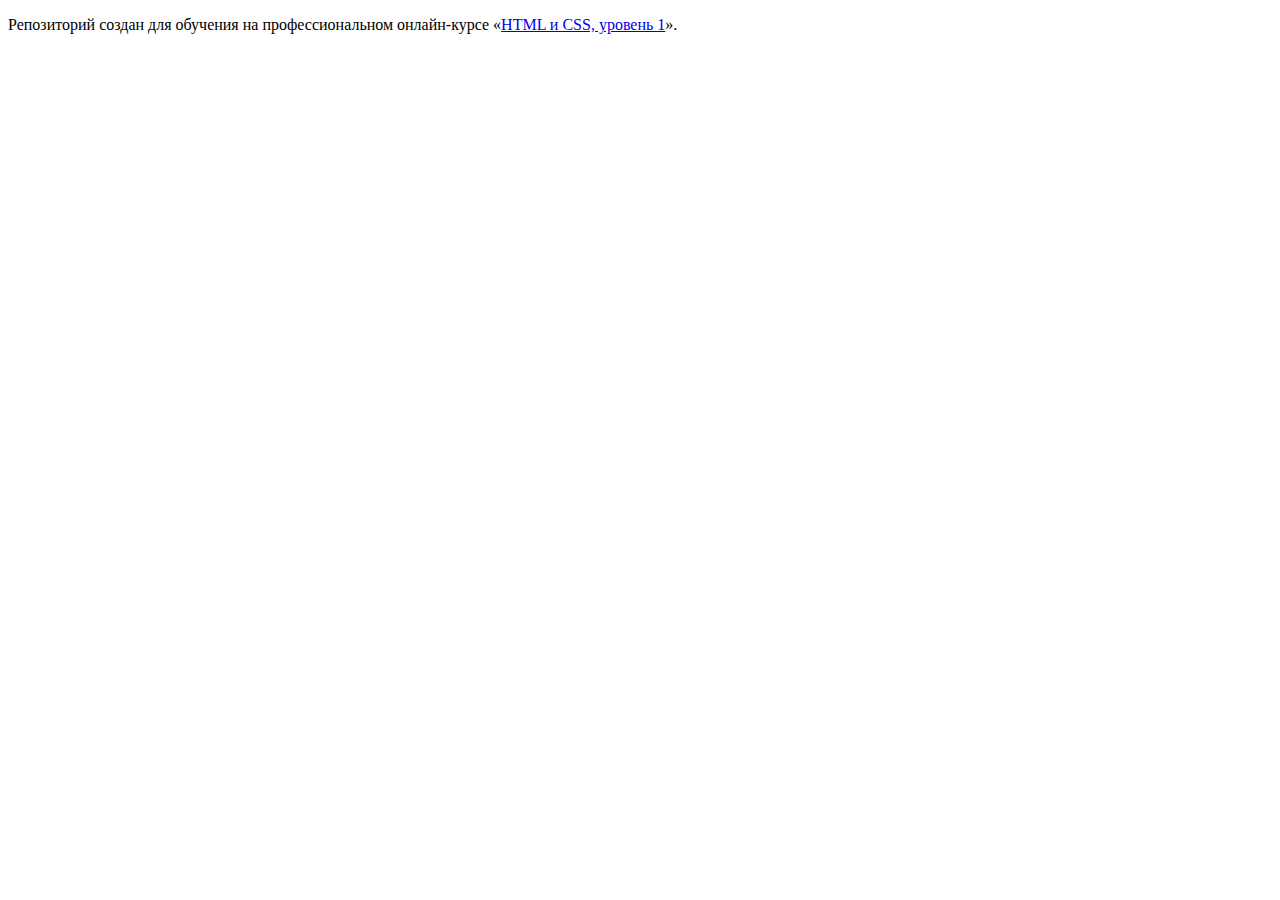
==== index.html @ 2e43c02e ":hatching_chick:" ====
<!DOCTYPE html>
<html lang="ru">
  <head>
    <meta charset="utf-8">
    <title>HTML Academy: Седона</title>
  </head>
  <body>

    <p>Репозиторий создан для обучения на профессиональном онлайн‑курсе «<a href="https://htmlacademy.ru/intensive/htmlcss">HTML и CSS, уровень 1</a>».</p>

  </body>
</html>
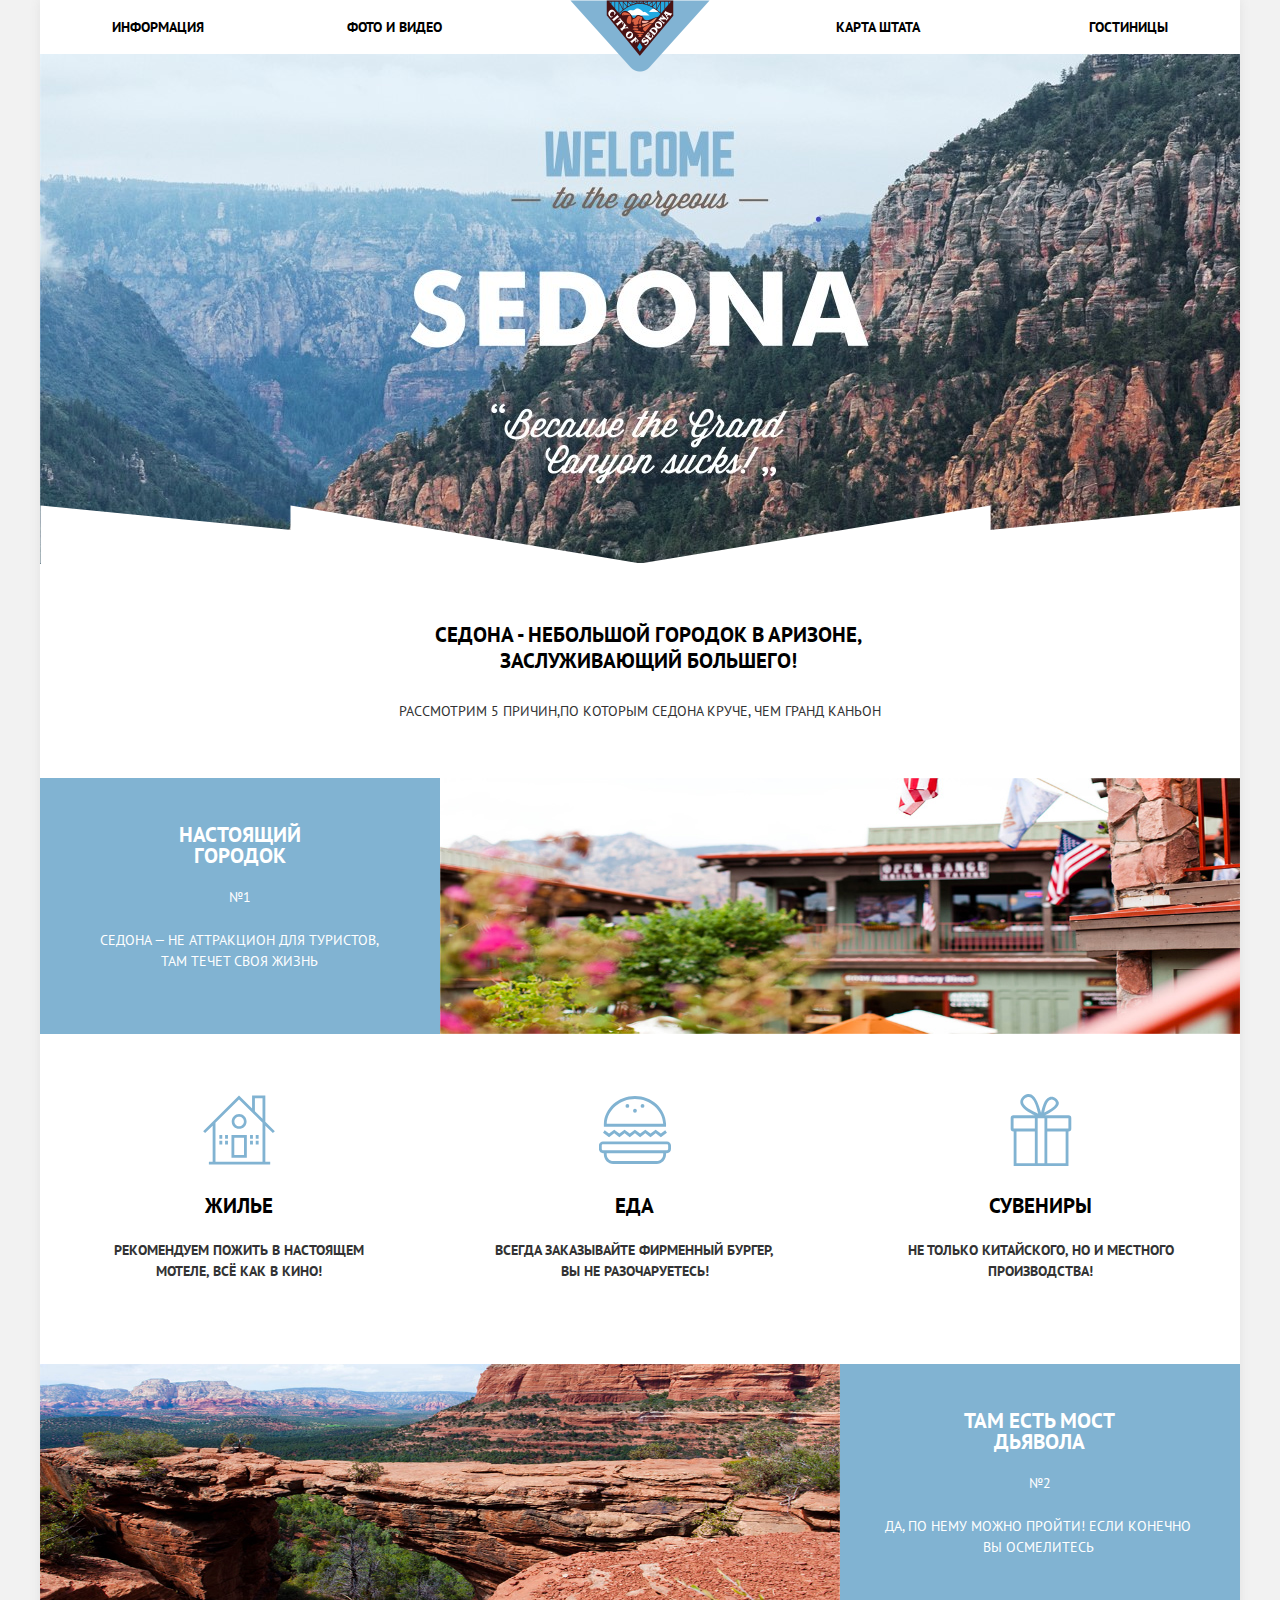
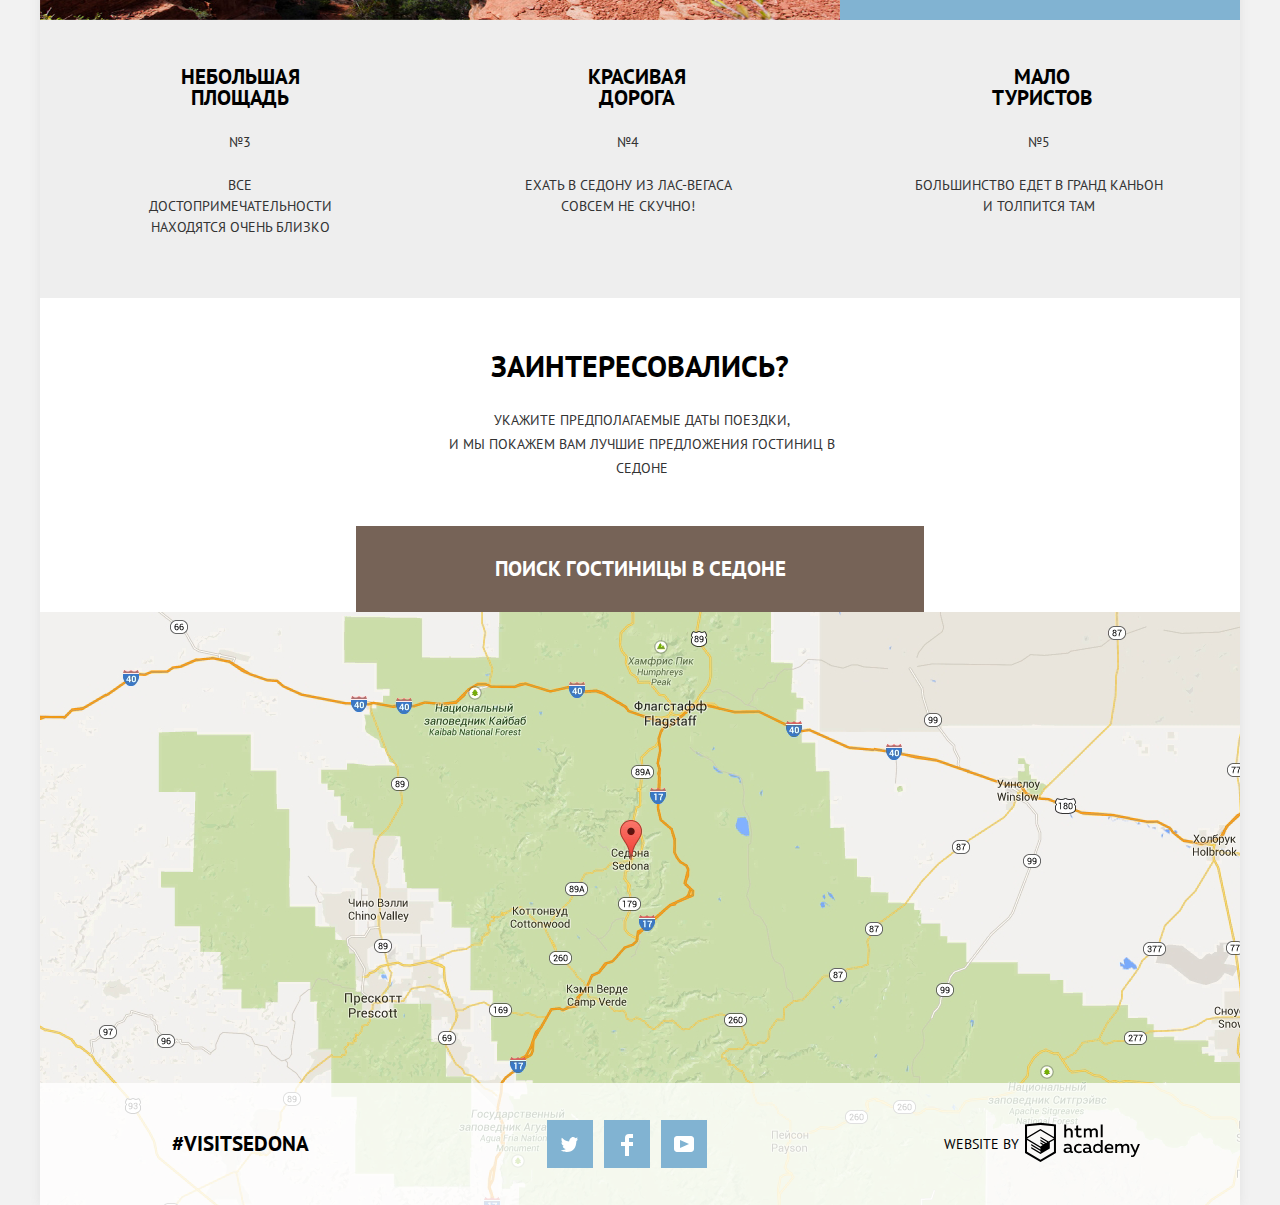
==== commit 9f1ef623: "html and css index and inner page" ====
--- a/index.html
+++ b/index.html
@@ -1,12 +1,205 @@
-<!DOCTYPE html>
+<!Doctype html>
 <html lang="ru">
-  <head>
-    <meta charset="utf-8">
-    <title>HTML Academy: Седона</title>
-  </head>
-  <body>
-
-    <p>Репозиторий создан для обучения на профессиональном онлайн‑курсе «<a href="https://htmlacademy.ru/intensive/htmlcss">HTML и CSS, уровень 1</a>».</p>
-
-  </body>
-</html>
+<head>
+	<meta charset="UTF-8">
+	<meta name="keywords" content="отдых в Седоне, Седона, жилье в Седоне">
+	<meta name="description" content="Поиск и бронирование жилья в Седоне. Помощь в организации отдыха.">
+	<link href="css/normalize.css" rel="stylesheet">
+	<link href="https://fonts.googleapis.com/css?family=PT+Sans:400,700&amp;subset=cyrillic" rel="stylesheet">
+	<link href="css/style.css" rel="stylesheet" type="text/css">
+	
+	<title>HTML Academy: Седона</title>
+</head>
+<body>
+	<header class="main-header">
+		<nav class="main-navigation">
+			<a class="main-header-logo" href="index.html">
+				<img src="img/logo.png" width="140" height="72" alt="Логотип системы бронирования гостиниц города Седона">
+			</a>
+			<ul class="site-navigation">
+				<li class="site-navigation-item"><a href="info.html">Информация</a></li>
+				<li class="site-navigation-item"><a href="photo.html">Фото и видео</a></li>
+				<li class="site-navigation-item"><a href="map.html">Карта штата</a></li>
+				<li class="site-navigation-item"><a href="inner.html">Гостиницы</a></li>
+			</ul>
+		</nav>
+	</header>
+	<main class="container">
+	<h1 class="visually-hidden">Welcome to Sedona</h1>
+	
+		<section class="welcome">
+			<h2 class="visually-hidden">Приветствие</h2>
+			<img class= "welcome-view" src="img/welcome.jpg" width="1200" height="510" alt="Панорама">
+			<div class="welcome-first"><p class="welcome-first-text">Седона - небольшой городок в Аризоне, заслуживающий большего!</p></div>
+			<p class="welcome-reasons">Рассмотрим 5 причин,по которым Седона круче, чем Гранд каньон</p>
+			
+		</section>
+		
+		<section class="features">
+			<h2 class="visually-hidden">Преимущества</h2>
+			<div class="features-list">
+				<div class="features-list-details">
+					<h3>Настоящий городок</h3>
+					<p class="features-list-details-num">№1</p>
+					<p class="features-list-details-one">Седона — не аттракцион для туристов, там течет своя жизнь</p>
+				</div>
+
+				<div class="features-list-view">
+					<img src="img/ViewTown.jpg" width="800" height="256" alt="Виды города">
+				</div>
+			</div>
+			<ul class="features-items-main">
+						<li class="features-items-main-hotel">
+						<img src="img/hotel.svg" width="72" height="72" alt="Жилье">
+						<h4>Жилье</h4>
+						<p>Рекомендуем пожить в настоящем мотеле, всё как в кино!</p>
+						</li>
+									
+						<li class="features-items-main-meal">
+						<img src="img/meal.svg" width="72" height="72" alt="Еда">
+						<h4>Еда</h4>
+						<p>Всегда заказывайте фирменный бургер, вы не разочаруетесь!</p>
+						</li>
+									
+						<li class="features-items-main-gift">
+						<img src="img/gifts.svg" width="72" height="72" alt="Сувениры">
+						<h4>Сувениры</h4>
+						<p>Не только китайского, но и местного производства!</p>
+						</li>
+			</ul>
+			
+			<div class="features-list">
+		
+				<div class="fetchers-list-view"><img src="img/ViewCanyon.jpg" width="800" height="256" alt="Виды каньона">
+				</div>
+				<div class="features-list-details">
+						<h3>Там есть Мост дьявола</h3>
+						<p class="features-list-details-num">№2</p>
+						<p class="features-list-details-two">Да, по нему можно пройти! Если конечно вы осмелитесь</p>
+				</div>
+			
+			</div>	
+				
+			<div class="features-minor">
+			<ul class="features-item">
+				<li class="features-item-sight">
+					<h3>Небольшая площадь</h3>
+					<span>№3</span>
+					<p>Все достопримечательности находятся очень близко</p>
+				</li>
+				
+				<li class="features-item-fun">
+					<h3>Красивая дорога</h3>
+					<span>№4</span>
+					<p>Ехать в Седону из Лас-Вегаса совсем не скучно!</p>
+				</li>
+
+				<li class="features-item-empty">
+					<h3>Мало туристов</h3>
+					<span>№5</span>
+					<p>Большинство едет в гранд каньон и толпится там</p>
+				</li>
+
+			</ul>
+			</div>
+
+		
+		</section>
+		
+		<section class="booking">
+			<h2 class="visually-hidden">Бронирование отеля</h2>
+			<h3 class="booking-head"> Заинтересовались?</h3>
+			<p>Укажите предполагаемые даты поездки,<br> и мы покажем вам лучшие предложения гостиниц в седоне</p>
+		
+		
+			
+				<div class="booking-search-button" > 
+				<a class="booking-search" href="/search.html">Поиск гостиницы в Седоне</a>
+				</div>
+			
+		</section>
+		
+			<div class="booking-form booking-form--hidden booking-form--nojs">
+				<form class="booking-search-form" method="post" action="https://echo.htmlacademy.ru">
+					<div class="booking-search-form-check">
+						<label class="booking-search-form-check-label" for="check-in">Дата заезда:</label>
+						<div class="booking-search-form-check-box">
+						<input class="booking-search-form-check-input" type="text" id="check-in" placeholder="24 апреля 2019">
+						<button class="booking-search-form-check-button" type="button"></button>
+						</div>
+					</div>
+					<div class="booking-search-form-check">
+						<label class="booking-search-form-check-label" for="check-out">Дата отъезда:</label>
+						<div class="booking-search-form-check-box">
+						<input class="booking-search-form-check-input" type="text" id="check-out" placeholder="04 июля 2019">
+						<button class="booking-search-form-check-button" type="button"></button>
+						</div>
+					</div>
+					<div class="booking-search-form-person">
+						<div class="booking-search-form-person-adalt">
+								<label class="booking-search-form-person-label" for="adult">Взрослые:</label>
+								<div class="booking-search-form-person-box">
+								<button class="booking-search-form-person-button" type="button"><span>-</span></button>
+								<input class="booking-search-form-person-input" type="text"id="adult" placeholder="2">
+								<button class="booking-search-form-person-button" type="button"><span>+</span></button>
+								</div>
+						</div>
+						<div class="booking-search-form-person-kids">
+							<label class="booking-search-form-person-label" for="kids">Дети:</label>
+							<div class="booking-search-form-person-box">
+							<button class="booking-search-form-person-button" type="button"><span>-</span></button>
+							<input class="booking-search-form-person-input" type="text" id="kids" placeholder="0">
+							<button class="booking-search-form-person-button" type="button"><span>+</span></button>
+							</div>
+						</div>
+					</div>
+						<button class="booking-search-form-button" type="submit">Найти</button>
+				</form>
+			</div>
+		
+		
+			<section class="maps">
+				<h2 class="visually-hidden">Карты</h2>
+				<!--<img src="img/map.png" width="1200" height="593" alt="Карта региона">-->
+			</section>
+		
+	</main>
+	
+	<footer class="main-footer">
+		<p>
+		#visitsedona
+		</p>
+		
+		<div class="footer-sotial">
+			<ul class="footer-sotial-list">
+				<li> <a class="footer-social-button"  href="#"><svg xmlns="http://www.w3.org/2000/svg" xmlns:xlink="http://www.w3.org/1999/xlink" width="17" height="15" viewBox="0 0 17 15"><path fill="#FFF" d="M10.95.144c1.685-.496 2.984.27 3.577 1.179.673-.231 1.331-.481 2.011-.708a2.345 2.345 0 0 1-.857 1.768c.685.17 1.304-.491 1.304-.491-.169 1-1.006 1.788-1.563 2.024-.231 6.75-3.175 11.217-10.077 11.082h-.446c-.41 0-4.164-.46-4.898-1.887 2.271.196 3.893-.422 4.693-1.177-.96-.3-2.679-.477-2.979-2.95.349.106.564.228 1.19.119C1.705 8.247.374 7.53.448 5.33c.285.328 1.067.536 1.34.472C1.085 5.561-.182 2.442.894.85c1.818 1.854 3.735 3.606 7.152 3.773C8.254 2.33 9.183.793 10.95.144z"/></svg>
+
+				<span class="visually-hidden">Twitter</span>
+				</a></li>
+				<li> <a class="footer-social-button" href="#"><svg xmlns="http://www.w3.org/2000/svg" width="12" height="22" viewBox="0 0 12 22"><path fill="#FFF" d="M12 4V0H8a4 4 0 0 0-4 4v4H0v4h4v10h4V12h4V8H8V4h4z"/></svg>
+				<span class="visually-hidden">Facebook</span>
+				</a></li>
+				<li> <a class="footer-social-button" href="#"><svg xmlns="http://www.w3.org/2000/svg" xmlns:xlink="http://www.w3.org/1999/xlink" width="20" height="16" viewBox="0 0 20 16"><path fill="#FFF" d="M17 0H3C1.35 0 0 1.35 0 3v10c0 1.65 1.35 3 3 3h14c1.65 0 3-1.35 3-3V3c0-1.65-1.35-3-3-3zM6.027 11.998V4.002L15.014 8l-8.987 3.998z"/></svg>
+
+				<span class="visually-hidden">Youtube</span>
+				</a></li>
+			</ul>
+		</div>
+		
+		<div class="main-footer-logo">
+			<span>website by</span>
+			<a class="main-footer-logo-adress" href="https://htmlacademy.ru">
+			<svg class="footer-logo-html-academy" id="Layer_1" data-name="Layer 1" xmlns="http://www.w3.org/2000/svg" 
+			viewBox="0 0 108.08 36.85"><title>logo-htmlacademy-small1</title>
+			<path class="footer-logo-html-academy-fill" d="M44.61,26.88a2,2,0,0,0,.55-0.1v1.33a3.25,3.25,0,0,1-1.18.21,1.67,1.67,0,0,1-1.67-1,4.84,4.84,0,0,1-3.14,1.08c-1.51,0-2.91-.83-2.91-2.55,0-2.13,2-2.79,3.71-2.79a11.08,11.08,0,0,1,2.17.25v-0.3c0-1-.76-1.77-2.19-1.77a7.42,7.42,0,0,0-3,.64v-1.7a10.21,10.21,0,0,1,3.19-.55c2.36,0,3.81,1.12,3.81,3.65v3a0.54,0.54,0,0,0,.49.59h0.17Zm-6.44-1.13A1.35,1.35,0,0,0,39.63,27h0.11a3.39,3.39,0,0,0,2.41-1V24.58a9.72,9.72,0,0,0-1.81-.21c-1,0-2.16.33-2.16,1.38h0Zm12.36-6.11a5,5,0,0,1,2.57.64V22a4.08,4.08,0,0,0-2.3-.7,2.75,2.75,0,1,0,0,5.49,5,5,0,0,0,2.43-.64v1.71a6.27,6.27,0,0,1-2.76.57A4.21,4.21,0,0,1,46,24.51q0-.21,0-0.41a4.32,4.32,0,0,1,4.18-4.46h0.38Zm12.17,7.24a2,2,0,0,0,.55-0.1v1.33a3.25,3.25,0,0,1-1.18.21,1.67,1.67,0,0,1-1.67-1,4.84,4.84,0,0,1-3.14,1.08c-1.51,0-2.91-.83-2.91-2.55,0-2.13,2-2.79,3.71-2.79a11.08,11.08,0,0,1,2.17.25v-0.3c0-1-.76-1.77-2.19-1.77a7.42,7.42,0,0,0-3,.64v-1.7a10.21,10.21,0,0,1,3.19-.55c2.36,0,3.81,1.12,3.81,3.65v3a0.54,0.54,0,0,0,.49.59h0.17Zm-6.44-1.13A1.35,1.35,0,0,0,57.73,27h0.11a3.39,3.39,0,0,0,2.41-1V24.58a9.72,9.72,0,0,0-1.81-.21c-1.06,0-2.16.33-2.16,1.38h0ZM73,16V28.2H71.35V26.88a3.88,3.88,0,0,1-3.19,1.54,4.4,4.4,0,0,1,0-8.78,3.81,3.81,0,0,1,3,1.3V16H73Zm-4.53,5.22a2.76,2.76,0,1,0,0,5.52A2.86,2.86,0,0,0,71.15,25V23A2.91,2.91,0,0,0,68.49,21.27ZM79,19.64c3.31,0,4.46,2.68,3.92,5.09H76.7c0.21,1.5,1.67,2.11,3.19,2.11a6.11,6.11,0,0,0,2.64-.59v1.6a7.14,7.14,0,0,1-3,.57C77,28.42,74.78,27,74.78,24a4.18,4.18,0,0,1,4-4.39H79Zm0.09,1.54a2.28,2.28,0,0,0-2.44,2.1v0.06H81.3A2,2,0,0,0,79.13,21.18Zm5.73,7V19.87h1.65v1a3.81,3.81,0,0,1,2.78-1.27A2.86,2.86,0,0,1,91.89,21a4.12,4.12,0,0,1,2.91-1.33A3.06,3.06,0,0,1,98,23V28.2h-1.9V23.05a1.59,1.59,0,0,0-1.42-1.75H94.42a2.8,2.8,0,0,0-2.07,1.12V28.2h-1.9V23.05A1.59,1.59,0,0,0,89,21.31H88.8a3,3,0,0,0-2.21,1.29v5.63H84.86Zm21.31-8.33h1.9l-3.91,9.46c-0.9,2.17-2.09,2.86-3.35,2.86a4.76,4.76,0,0,1-1.1-.14V30.46a2.86,2.86,0,0,0,.85.12c0.9,0,1.58-.64,2.07-1.9l0.17-.42-4-8.4h2l2.86,6.29ZM38.73,1.46V6.22a3.81,3.81,0,0,1,2.7-1.14,3.25,3.25,0,0,1,3.44,3.4v5.15H43V8.72a1.81,1.81,0,0,0-1.61-2h-0.3a2.93,2.93,0,0,0-2.32,1.39v5.52h-1.9V1.46h1.9ZM49.94,2.31v3h3V6.91h-3v3.81c0,1.1.5,1.46,1.58,1.46a4.49,4.49,0,0,0,1.69-.33v1.6A6.8,6.8,0,0,1,51,13.8a2.55,2.55,0,0,1-2.86-2.74V6.89H46.58V5.26h1.5V2.74Zm5.4,11.31V5.28H57v1A3.81,3.81,0,0,1,59.77,5a2.86,2.86,0,0,1,2.6,1.33A4.12,4.12,0,0,1,65.28,5,3.06,3.06,0,0,1,68.44,8.4v5.21h-1.9V8.46a1.59,1.59,0,0,0-1.42-1.75H64.89a2.8,2.8,0,0,0-2.07,1.12v5.78h-1.9V8.46A1.59,1.59,0,0,0,59.5,6.71H59.27A3,3,0,0,0,57.06,8v5.63H55.34ZM71.17,1.45H73V13.6H71.17V1.45ZM14.71,0H14.55L0,1.54V28.21l14.55,8.66,14.55-8.66V1.54Zm12.5,27.1L14.55,34.64,1.9,27.12V16.18l12.59,7.5V25L5.86,19.9v1.31l8.68,5.21v1.39L5.87,22.65V24l8.68,5.21,8.75-5.24V18.31L27.2,16V27.12Zm0-12.53-3.48,2-1.6,1L14.51,13v1.31L21,18.23H21l-0.14.09-1,.54-5.37-3.2V17l4.24,2.52-1,.67-3.2-1.9v1.31l2.1,1.24L14.5,22.1,2,14.65,14.51,7.11Zm0-1.32L14.49,5.76,1.91,13.25v-10L14.56,1.92,27.21,3.25v10h0Z" transform="translate(0 -0.02)" />
+			</svg>
+			</a>
+		</div>
+		
+	</footer>
+	
+	<script src="js/index.js"></script>
+	
+</body>
+
+</html>--- a/css/style.css
+++ b/css/style.css
@@ -0,0 +1,1325 @@
+﻿body{
+
+	
+	margin:0 auto;
+	padding: 0;
+	
+	font-family: "PT Sans", Arial, sans-serif;
+	font-size: 21px;
+	font-weight: bold;
+	line-height: 21px;	
+	text-transform: uppercase;
+	color: #000000;
+	
+	background-color: #ffffff;
+	width: 1200px;
+	box-shadow: 0 0 10px #e1e1e1;
+}
+
+html {
+	background: #f2f2f2;
+	
+}
+
+
+a{
+	text-decoration: none;
+	color: inherit;
+}
+
+
+.main-navigation{
+	font-size: 14px;
+	line-height: 26px;	
+	color: #000000;
+	background-color: #ffffff;
+}
+
+.site-navigation{
+	list-style:none;
+	width: 1200px;
+}
+.site-navigation a{
+	color: #000000;
+}
+.welcome {
+	
+	font-size: 21px;
+	line-height: 26px;	
+	color: #000000;
+	
+	background-image: url(img/welcome.png);
+	background-image: url(img/background-photo.jpg);
+	background-position: top center;
+	background-color: #ffffff
+}
+
+.welcome {
+	
+	font-size: 21px;
+	line-height: 26px;	
+	color: #000000;
+	text-align: center;
+	
+	background-color: #ffffff
+}
+
+.welcome-reasons {
+	
+	font-size: 14px;
+	line-height: 26px;	
+	font-weight: normal;
+	color: #333333;
+	text-align: center;
+	
+	background-color: #ffffff
+}
+
+.visually-hidden {
+	position: absolute !important;
+	clip: rect(1px 1px 1px 1px); /* IE6, IE7 */
+	clip: rect(1px, 1px, 1px, 1px);
+	padding:0 !important;
+	border:0 !important;
+	height: 1px !important; 
+	width: 1px !important; 
+	overflow: hidden;
+}
+
+/*стилизация блока преимуществ*/
+
+.features-list {
+	list-style: none;
+}
+.features-items-main {
+	list-style: none;
+}
+.features-item-main {
+	list-style: none;
+}
+.features-item {
+	list-style: none;
+}
+.features-item {
+	text-align: center;
+}
+
+.features-list-details {
+	text-align: center;
+	background-color: #81b3d2;
+	
+}
+.features-list-details h3{
+	font-size: 21px;
+	line-height: 21px;
+	color: #ffffff;
+	
+	background-color: #81b3d2;
+	
+	width: 151px;
+	margin-top: 46px;
+	margin-left: 124px;
+	
+}
+.features-list-details-num {
+	font-size: 14px;
+	line-height: 21px;
+	font-weight: normal;
+	color: #ffffff;
+	margin:0;	
+	background-color: #81b3d2;
+}
+
+.features-list-details p{
+	font-size: 14px;
+	line-height: 21px;
+	font-weight: normal;
+	color: #ffffff;
+	
+
+	
+	background-color: #81b3d2
+	
+}
+
+.features-list-details-one {
+	width: 286px;
+	margin: 22px 0 0 56px;
+}
+.features-list-details-two {
+	width: 306px;
+	margin: 22px 0 0 45px;
+}
+.features-items-main {
+	color: #000000;
+	background-color: #ffffff;
+	margin: 0px;
+	text-align: center;
+	
+}
+
+.features-items-main ul {
+	 	padding-left: 0px;
+}
+
+.features-items-main h4{
+	font-size: 21px;
+	line-height: 21px;
+	color: #000000;
+	margin-top: 26px;
+  margin-bottom: 24px;
+	
+	background-color: #ffffff;
+	
+}
+.features-items-main p{
+	font-size: 14px;
+	line-height: 21px;
+	color: #333333;
+	
+	background-color: #ffffff;
+	
+}
+
+
+
+.features-items-main-hotel p {
+	width: 252px;
+}
+
+
+.features-items-main-meal p {
+	width: 286px;
+}
+
+
+.features-items-main-gift p {
+	width: 273px;
+}
+
+.features-item {
+	background-color: #eeeeee;
+}
+.features-item h3{
+	font-size: 21px;
+	line-height: 21px;
+	color: #000000;
+	
+	background-color: #eeeeee;
+}
+.features-item span{
+	font-size: 14px;
+	line-height: 21px;
+	font-weight: normal;
+	color: #333333;
+	
+	background-color: #eeeeee;
+}
+
+.features-item p{
+	font-size: 14px;
+	line-height: 21px;
+	font-weight: normal;
+	color: #333333;
+	margin-top: 22px;
+	margin-bottom: 0;
+	
+	background-color: #eeeeee;
+}
+
+
+/* стилизация формы поиска отеля */
+
+
+.features {
+	position: relative;
+	z-index: 1;
+}
+.booking {
+	font-size: 30px;
+	line-height: 36px;
+	color: #000000;
+	
+	background-color: #ffffff;
+	text-align: center;
+	position: relative;
+	padding-top: 50px;
+	z-index: 1;
+}	
+
+.booking-head {
+	font-size: 30px;
+	line-height: 36px;
+	color: #000000;
+	margin: 0;
+}
+.booking p{
+	font-size: 14px;
+	line-height: 24px;
+	font-weight: normal;
+	color: #333333;
+	background-color: #ffffff;
+	margin-top: 24px;
+	margin-bottom: 46px;
+	margin-left: 382px;
+	width: 440px;
+	
+}				
+
+.booking-search-button a{
+	font-size: 21px;
+	line-height: 26px;
+	text-transform: uppercase;
+	text-align: center;
+	color: #ffffff;
+	width: 568px;
+	
+	
+	background-color: #766357;
+	padding-bottom:30px;
+	padding-top: 30px;
+	margin: 0 auto;
+	
+	display: block;
+}
+
+.button {
+	border-style: none;
+	background-color: inherit;
+	color: inherit;
+}
+
+.booking-search-button a:hover {
+	background-color: #604e43;
+}
+.booking-search-button a:active {
+	background-color: #503e33;
+	color: rgba(255, 255, 255, 0.3);
+}
+
+
+.booking-form {
+	text-align: center;
+	padding:55px 55px;
+	width: 568px;
+	height: 395px;
+	background-color: #ffffff;
+	
+}
+
+.booking-search-form {
+	font-size: 14px;
+	line-height: 26px;
+	color: #000000;
+	
+	border: 1px #ffffff;
+	background-color: #ffffff;
+}
+
+.booking-search-form-check-box {
+	display: flex;
+	box-sizing: border-box;
+	width: 346px;
+	background-color: #f2f2f2;
+}
+.booking-search-form-check-box:hover {
+	background-color: #ebebeb;
+}	
+.booking-search-form-check-box:focus {
+	background-color: #ffffff;
+	border-color: #e5e5e5;
+	border-width: 2px;
+}	
+.booking-search-form-check-input {
+	font: inherit;
+	color: #000000;
+	text-transform: uppercase;
+	
+	border: inherit;
+	background-color: inherit;
+	outline: none;
+	width: 312px;
+	
+	box-sizing: border-box;
+	padding-top: 6px;
+	padding-bottom: 6px;
+	padding-left: 15px;
+	padding-right: 30px;
+}
+
+
+
+.booking-search-form-check-button  {
+  background-image: url("..//img/calendar.png");
+  background-position: center;
+  background-repeat: no-repeat;
+  background-color: #f2f2f2;
+  
+  border: 1px #f2f2f2;
+  outline: none;
+  padding: 0;
+  width: 36px;
+ 
+  
+}
+
+.booking-search-form-check-button:hover {
+	
+	background-image: url("..//img/calendar_hover.png");
+}
+
+.booking-search-form-check-button:focus {
+	
+	background-image: url("..//img/calendar_focus.png");
+}
+
+
+
+.booking-search-form-person-input {
+	background-color: #f2f2f2;
+	border: none;
+	width: 38px;
+	height: 38px;
+	text-align: center;
+	padding: 0;
+	
+	font-size: 16px;
+	color: #000000;
+	font-weight: bold;
+}
+
+.booking-search-form-person-button { 
+	background-color: #f2f2f2;
+	border: 1px #f2f2f2;
+	width: 38px;
+	height: 38px;
+	padding: 0;
+	outline: none;
+	font-size: 26px;
+	color: #a9a9a9;
+	font-weight: bold;
+}
+
+.booking-search-form-person-button:hover {
+	cursor: pointer;
+	color: #81b3d2;
+	
+}
+.booking-search-form-person-button:active {
+	cursor: pointer;
+	color: #000000;
+	
+}
+
+.booking-search-form-button {
+	font-size: 21px;
+	line-height: 26px;
+	text-align: center;
+	color: #ffffff;
+	text-transform: uppercase;
+	font-weight: bold;
+	
+	width: 458px;
+	height: 58px;
+	border: none;
+	background-color: #81b3d2;
+}	
+
+.booking-search-form-button:hover{
+	background-color: #669ec0;
+	cursor: pointer;
+}
+
+.booking-search-form-button:active{
+	background-color: #5496bd;
+	color: rgba(255, 255, 255, 0.3)
+}
+
+			
+/* стилизация секции карт*/
+
+
+
+
+/*стилизация footer*/
+
+.main-footer {
+	color: #000000;
+
+	background-color: #ffffff;
+}
+
+.main-footer p{
+	font-size: 21px;
+	line-height: 26px;
+}
+
+.main-footer ul{
+		list-style:none;
+}
+	
+.main-footer-inner ul{
+		list-style:none;
+}
+	
+.footer-social-button {
+	width: 46px;
+	height: 34px;
+	background-color: #81b3d2;
+	display: inline-block;
+	text-align: center;
+	padding-top: 14px;
+}	
+
+.footer-social-button:hover{
+	background-color: #669ec0;
+}
+
+.footer-social-button:active{
+	background-color: #5496bd;
+	color: #ffffff;
+}
+
+.main-footer span{
+	font-size: 14px;
+	line-height: 26px;
+	font-weight: normal;
+}	
+
+.main-footer-inner span{
+	font-size: 14px;
+	line-height: 26px;
+	font-weight: normal;
+}	
+
+
+.footer-logo-html-academy {
+
+	width:115px;
+	height:41px;
+	color: #000000;	
+	
+}
+
+
+.footer-logo-html-academy:hover .footer-logo-html-academy-fill {
+	fill: #81b3d2;
+}
+.footer-logo-html-academy:active .footer-logo-html-academy-fill{
+	fill: #ebebeb;
+}
+
+
+
+/*стилизация страницы с отелями*/
+
+
+.hotels {
+	padding-left:74px;
+	padding-right:74px;
+}
+
+.hotels-list {
+	
+	background-color: #ffffff;
+	padding-left: 0;
+	margin: 0;
+}		
+
+
+.hotels-list-item-details {
+	text-decoration: none;
+	font-size: 14px;
+	line-height: 21px;
+	color: #ffffff;
+	
+	background-color: #81b3d2;
+	width: 110px;
+	padding: 5px 16px 5px 16px;
+	
+}		
+
+.hotels-list-item-details:hover {
+	color:#ffffff;
+	background-color: #669ec0;
+}																																							
+
+.hotels-list-item-details:active {
+	color:rgba(255, 255, 255, 0.3);
+	background-color: #5496bd;
+}
+
+.hotels-list-item-booking {
+	text-decoration: none;
+	font-size: 14px;
+	line-height: 21px;
+	color: #ffffff;
+	
+	background-color: #766357; 
+	width: 140px;
+	padding: 5px 16px 5px 16px;
+	
+}	
+
+
+.hotels-list-item-booking:hover {
+	color:#ffffff;
+	background-color: #604e43;
+}																																							
+
+.hotels-list-item-booking:active {
+	color:rgba(255, 255, 255, 0.3);
+	background-color: #503e33;}
+
+
+.hotels-sort h3 {
+	font-size: 21px;
+	line-height: 26px;
+	color: #000000;
+	margin: 0;
+	padding-left: 46px;
+	
+	background-color: #ffffff;
+}	
+
+
+
+
+
+.hotels-sort-list-item {
+	font-size: 12px;
+	line-height: 17px;
+	font-weight: normal;
+	color: #cacaca;
+	border-bottom: 1px dotted #81b3d2;
+	margin-left: 32px;
+	
+	background-color: #ffffff;
+}	
+	
+.hotels-sort-list-item:hover {
+	
+	color: #81b3d2;
+
+	
+}		
+.hotels-sort-list-item:active {
+	
+	color: #000000;
+	text-decoration: none;
+	border-bottom-color: transparent;
+}	
+	
+	
+	
+	
+
+.hotels-list h3 {
+	font-size: 21px;
+	line-height: 26px;
+	color: #000000;
+	
+	background-color: #ffffff;
+	margin-bottom: 10px;
+}	
+
+.hotels-list-item-price {
+	
+	display: flex;
+	box-sizing: border-box;
+	justify-content: space-between;
+	width: 180px;
+	padding-top: 0px;
+	padding-bottom: 18px;
+
+	list-style: none;
+	padding-left: 0;
+
+}
+
+
+
+.hotels-list p {
+	margin-top: 0;
+	margin-bottom: 18px;
+}
+
+.hotels-list {
+	font-size: 14px;
+	line-height: 21px;
+	font-weight: normal;
+	color: #333333;
+	
+	background-color: #ffffff;
+}	
+
+.hotels-list-item-star {
+	list-style:none;
+}
+.hotels-list-item-rang {
+	font-size: 14px;
+	line-height: 21px;
+	font-weight: normal;
+	color: #666666;
+	
+	background-color: #f2f2f2;
+	margin: 46px 0 0 0;
+	padding: 6px 15px 6px 15px;
+}
+/*--------------сеточные стили----------------------------*/
+
+/*временно для сетки
+body{
+
+	background-image: url('../img/sedona-index_background.jpg');
+	background-position: top center;
+	background-color: rgba(0,0,0,0.5);
+	background-size: 1372px auto;
+	background-repeat: no-repeat;
+}
+*/
+.main-navigation {
+	position: relative;
+	margin-top: 0px;
+	display: flex;
+	width: 100%;
+	box-sizing: border-box;
+	justify-content: center;
+	background-color: #ffffff;
+	
+}
+
+.site-navigation {
+	display: flex;
+	box-sizing: border-box;
+	justify-content: space-between;
+	padding-left: 0px;
+	
+}
+
+.main-header-logo {
+	position: absolute;
+	padding:0px;
+	top: 0px;
+	left: 50%;	
+	transform: translateX(-50%);
+}
+
+.site-navigation {
+	padding-left: 72px;
+	padding-right: 72px;
+}
+
+.site-navigation li:nth-child(2) {
+	margin-right: 250px;
+}
+
+.site-navigation li:nth-child(3) {
+	margin-right: 26px;
+}
+
+
+.welcome-first {
+	position: relative;
+	margin-top: 52px;
+	margin-bottom: 24px;
+	
+
+}
+
+.welcome-first-text {
+	width: 456px;
+	margin: 0 0 0 380px;
+	
+}
+
+.welcome-reasons {
+	margin-bottom: 54px;
+}
+.welcome-first::before {
+	content:"";
+	position: absolute;
+	top: -117px;
+	left: 0;
+	width: 100%;
+	height: 60px;
+	background-image: url('../img/polygon.png');
+}
+
+.welcome-mask {
+	position: absolute;
+	top: -60px;
+}
+
+.features-list {
+	display: flex;
+	margin:0;
+}
+
+.features-list img {
+	display: block;
+}
+
+.features-list-details {
+	display: flex;
+	box-sizing: border-box;
+	margin:0;
+	width: 400px;
+	flex-direction: column;
+	
+}
+
+
+.features-items-main {
+	display: flex;
+	justify-content: space-between;
+	
+}
+
+.features-second {
+	display: flex;
+	direction: row;
+	margin:0;
+}
+
+.view-canyon {
+	display: flex;
+	width: 800px;
+    margin:0;
+}
+
+.features-items-main {
+	display: flex;
+	flex-basis: 400px;
+	margin:0;
+	align-items: flex-start;
+	padding-left: 73px;
+	padding-right: 63px;
+	padding-top: 60px;
+	padding-bottom: 68px;
+}
+
+.features-item {
+	display: flex;
+	justify-content: space-between;
+	padding-left: 96px;
+	padding-right: 74px;
+	margin: 0;
+	padding-top: 46px;
+	padding-bottom: 60px
+}
+
+.features-item-sight {
+	width: 208px;
+	text-align: center;
+}
+
+.features-item-sight h3{
+	
+	margin-top: 0;
+	
+}
+.features-item-fun {
+	width: 262px;
+	text-align: center;
+}
+.features-item-fun h3 {
+	width: 100px;
+	margin-top: 0;
+	margin-left: 90px;
+
+}
+
+.features-item-empty {
+	width: 254px;
+}
+.features-item-empty h3 {
+	margin-top: 0;
+	width: 100px;
+	margin-left: 80px;
+}	
+	
+	
+.booking-form {
+	display: flex;
+	box-sizing: border-box;
+	width: 568px;
+	flex-direction: column;
+	position: absolute;
+	left: 50%;	
+	transform: translateX(-50%);
+	transition-property: opacity, transform;
+	transition-duration: 1000ms;
+}
+
+.booking-form--hidden {
+opacity:0;	
+transform: translate(-50%, -100%);
+}
+
+.booking-form--showed {
+opacity:1;	
+transform: translate(-50%, 0);
+}
+
+
+.booking-form--nojs {
+	opacity: 1;
+	transform: translate(-50%, 0);
+	transition: none; 
+}
+
+
+
+
+.booking-search-form-check{
+	display: flex;
+	box-sizing: border-box;
+	justify-content: space-between;
+	margin: 0 auto;
+	margin-bottom: 30px;
+	align-items: center;
+
+}
+
+
+
+
+
+.booking-search-form-person {
+	display: flex;
+	box-sizing: border-box;
+	justify-content: space-between;
+	margin: 0 auto;
+	margin-bottom: 55px;
+	
+}
+
+.booking-search-form-person-adalt{
+	display: flex;
+	box-sizing: border-box;
+	justify-content: space-between;
+	width: 226px;
+	align-items: center;
+
+}
+
+.booking-search-form-person-kids{
+	display: flex;
+	box-sizing: border-box;
+	justify-content: space-between;
+	width: 180px;
+	align-items: center;
+
+}
+
+.booking-search-form-person-box {
+	display: flex;
+	box-sizing: border-box;
+	width: 114px;
+}
+
+
+
+.maps {
+	height: 593px;
+	background-image: url(..//img/map.png);
+
+	
+	
+}
+body {
+	position: relative;
+	
+}
+
+.main-footer {
+	display: flex;
+	box-sizing: border-box;
+	justify-content: space-between;
+	padding-right: 100px;
+	padding-left: 132px;
+	padding-top: 27px;
+	padding-bottom: 27px;
+	align-items: center;
+	background-color: rgba(255,255,255,0.8);
+	position: absolute;
+	bottom: 0;
+	left: 0;
+	width: 100%;
+}
+
+.main-footer-inner {
+	display: flex;
+	box-sizing: border-box;
+	justify-content: space-between;
+	padding-right: 100px;
+	padding-left: 132px;
+	padding-top: 16px;
+	padding-bottom: 36px;
+	align-items: center;
+	left: 0;
+	width: 100%;
+}
+
+
+.footer-sotial-list {
+	display: flex;
+	box-sizing: border-box;
+	justify-content: space-between;
+	width: 160px;
+	margin: 0;
+	padding-left: 0;
+	align-items: center;
+	
+}
+
+.main-footer-logo {
+	display: flex;
+	box-sizing: border-box;
+	justify-content: space-between;
+	width: 196px;
+	margin: 0;
+	align-items: center;
+}
+
+/*сетки страницы отелей*/
+
+.hotels-sort {
+	display: flex;
+	box-sizing: border-box;
+	padding: 30px;
+}
+
+.hotels-sort-list {
+	display: flex;
+	box-sizing: border-box;
+	width: 900px;
+	list-style: none;
+	padding-left:46px;
+	align-items: center;
+	margin: 0;
+}
+
+.hotels-sort-list-title {
+	font-size: 12px;
+	line-height: 18px;
+	font-weight: normal;
+	color: #000000;
+}
+
+.hotels-sort-list-arrows {
+	display: flex;
+    box-sizing: border-box;
+	justify-content: space-between;
+	list-style: none;
+	width: 36px;
+	padding: 0;
+	margin: 0;
+}
+
+.hotels-sort-list-arrows-fill .hotels-sort-list-arrows-fill-up {
+	fill: #cacaca;
+}
+
+.hotels-sort-list-arrows-fill:hover .hotels-sort-list-arrows-fill-up {
+	fill: #000000;
+	cursor: pointer;
+}
+.hotels-sort-list-arrows-fill:focus .hotels-sort-list-arrows-fill-up {
+	fill: #81b3d2;
+}
+.hotels-sort-list-arrows-fill:active .hotels-sort-list-arrows-fill-up {
+	fill: #81b3d2;
+}
+
+.hotels-list-item {
+	display: flex;
+	box-sizing: border-box;
+	border-bottom: 3px solid #f2f2f2;
+	
+}
+.hotels-list-item-view {
+padding-top: 28px;
+}
+
+
+.hotels-list-item-name {
+	width: 260px;
+	margin-right: 517px;
+	margin-left: 30px;
+	margin-bottom: 37px;
+	margin-top: 0;
+	
+	
+}
+
+.hotels-list-item-name-button {
+	display: flex;
+	box-sizing: border-box;
+	justify-content: space-between;
+	width: 260px;
+	
+}
+
+.hotels-list-item-name-more {
+	display: block;
+
+}
+
+.hotels-list-item-stars {
+	text-align: right;
+	
+	padding-left: 0;
+	margin-top: 28px;
+	margin-bottom: 38px;
+}
+
+.hotels-list-item-star {
+	background-image: url("..//img/star.svg");
+	background-repeat: no-repeat;
+}
+.hotels-list-item-star {
+	display: inline-block;
+	width: 22px;
+	height: 17px;
+}
+
+.filtres {
+	background-color: #477ca8;
+	background-image: url("..//img/filter-background.jpg");
+	background-position: 0 center;
+}
+
+.filtres-form {
+	
+	font-size: 14px;
+	line-height: 21px;
+	font-weight: normal;
+	color: #ffffff;
+	
+	display: flex;
+	box-sizing: border-box;
+	justify-content: space-between;
+}
+
+.filtres-form h3{
+	font-size: 16px;
+	line-height: 21px;	
+	color: #ffffff;
+	margin-bottom: 20px;
+	margin-top: 0;
+	
+}
+
+.filtres-form-lists {
+	display: flex;
+	box-sizing: border-box;
+	justify-content: space-between;
+	align-content: space-between;
+	width: 564px;
+	padding-left: 68px;
+	
+	padding-top: 33px;
+	padding-bottom: 10px;
+	
+}
+
+.filtres-form-checkbox {
+	
+	width: 240px;
+	
+	
+}
+
+.filtres-form-checkbox-list {
+	list-style: none;
+	margin: 0;
+}
+
+.filtres-form-checkbox-list-item {
+	margin-bottom: 25px;
+}
+
+.filtres-form-checkbox-list-item label {
+	position: relative;
+}
+.filtres-form-checkbox-list-item label {
+	cursor: pointer;
+}
+
+.filtres-form-checkbox-list-item input+label::before {
+	content:"";
+	position: absolute;
+	background-repeat: no-repeat;
+	background-position: center;
+	top: -4px;
+	left: -40px;
+	width: 30px;
+	height: 30px;
+	
+}
+.filtres-form-checkbox-list-item input+label::before {
+	cursor: pointer;
+}
+
+
+.filtres-form-checkbox-list-item input:not(:checked)+label::before {
+	background-image: url("../img/checkbox-off.png");
+}
+
+.filtres-form-checkbox-list-item input:checked+label::before {
+	background-image: url("../img/checkbox-on.png");
+	background-position: 3px center;
+	
+}
+
+.filtres-form-checkbox-list-item input:disabled+label::before {
+	opacity: 0.3;
+	
+}
+
+/*стилизация ползунков*/
+
+.filter-ranger {
+	width: 316px;
+	margin: 30px auto;
+	margin-right: 72px;
+	color: #ffffff;
+	text-transform: uppercase;
+	
+}
+
+.filter-ranger-title {
+	margin-bottom: 9px;
+	
+	font-weight: 600;
+	font-size: 16px;
+	line-height: 21px;
+	
+}
+
+.price-controls {
+	position: relative;
+	
+	height: 36px;
+	margin-bottom: 20px;
+	
+	font-size: 0;
+	
+	border: 2px solid #ffffff;
+	border-radius: 2px;
+	
+}
+.price-controls::after {
+	content:"";
+	position: absolute;
+	
+	width: 2px;
+	height: 22px;
+	
+	background: #ffffff;
+	
+	top: 50%;
+	left: 50%;
+	transform: translate(-50%, -50%);
+}
+
+
+.price-controls label{
+	display: inline-block;
+	
+	font-size: 14px;
+	line-height: 38px;
+	vertical-align: top;
+	
+	cursor: pointer;
+	
+}
+
+.price-controls .min-price, 
+.price-controls .max-price {
+	width: 90px;
+	padding-left: 65px;
+}
+
+.price-controls input {
+	width: 50px;
+	margin: 0;
+	
+	color: inherit;
+	font: inherit;
+	
+	background: none;
+	border: none;
+}
+
+.range-controls {
+	position: relative;
+	
+	margin-bottom: 32px;
+}
+.range-controls .scale {
+	height: 2px;
+	
+	background: rgba(255, 255, 255, 0.3);
+}
+
+.range-controls .bar {
+	position: absolute;
+	top: 0;
+	left:0;
+	
+	width: 80%;
+	height: 2px;
+	
+	background: #ffffff;
+}
+.range-toggle {
+	position: absolute;
+	top: -9px;
+	
+	width: 4px;
+	height: 4px;
+	
+	background: #ababab;
+	border: 8px solid #ffffff;
+	
+	border-radius: 50%;
+	box-shadow: 0 2px 1px 0 rgba(0, 1, 1, 0.2 );
+	cursor: pointer;
+}
+
+.range-toggle:hover {
+	background: #1c4f80;
+}
+
+.range-toggle-min {
+	left: 0;
+}
+
+.range-toggle-max {
+	left: 80%;
+}
+
+.btn-transparent {
+	display: block;
+	margin: 0 auto;
+	padding: 6px 35px;
+	
+	font-size: 14px;
+	line-height: 20px;
+	color: #ffffff;
+	text-transform: uppercase;
+	
+	background: transparent;
+	border: 2px solid #ffffff;
+	border-radius: 2px;
+	cursor: pointer;
+	
+}
+.btn-transparent:hover {
+	color: #000000;
+	
+	background: #ffffff;
+}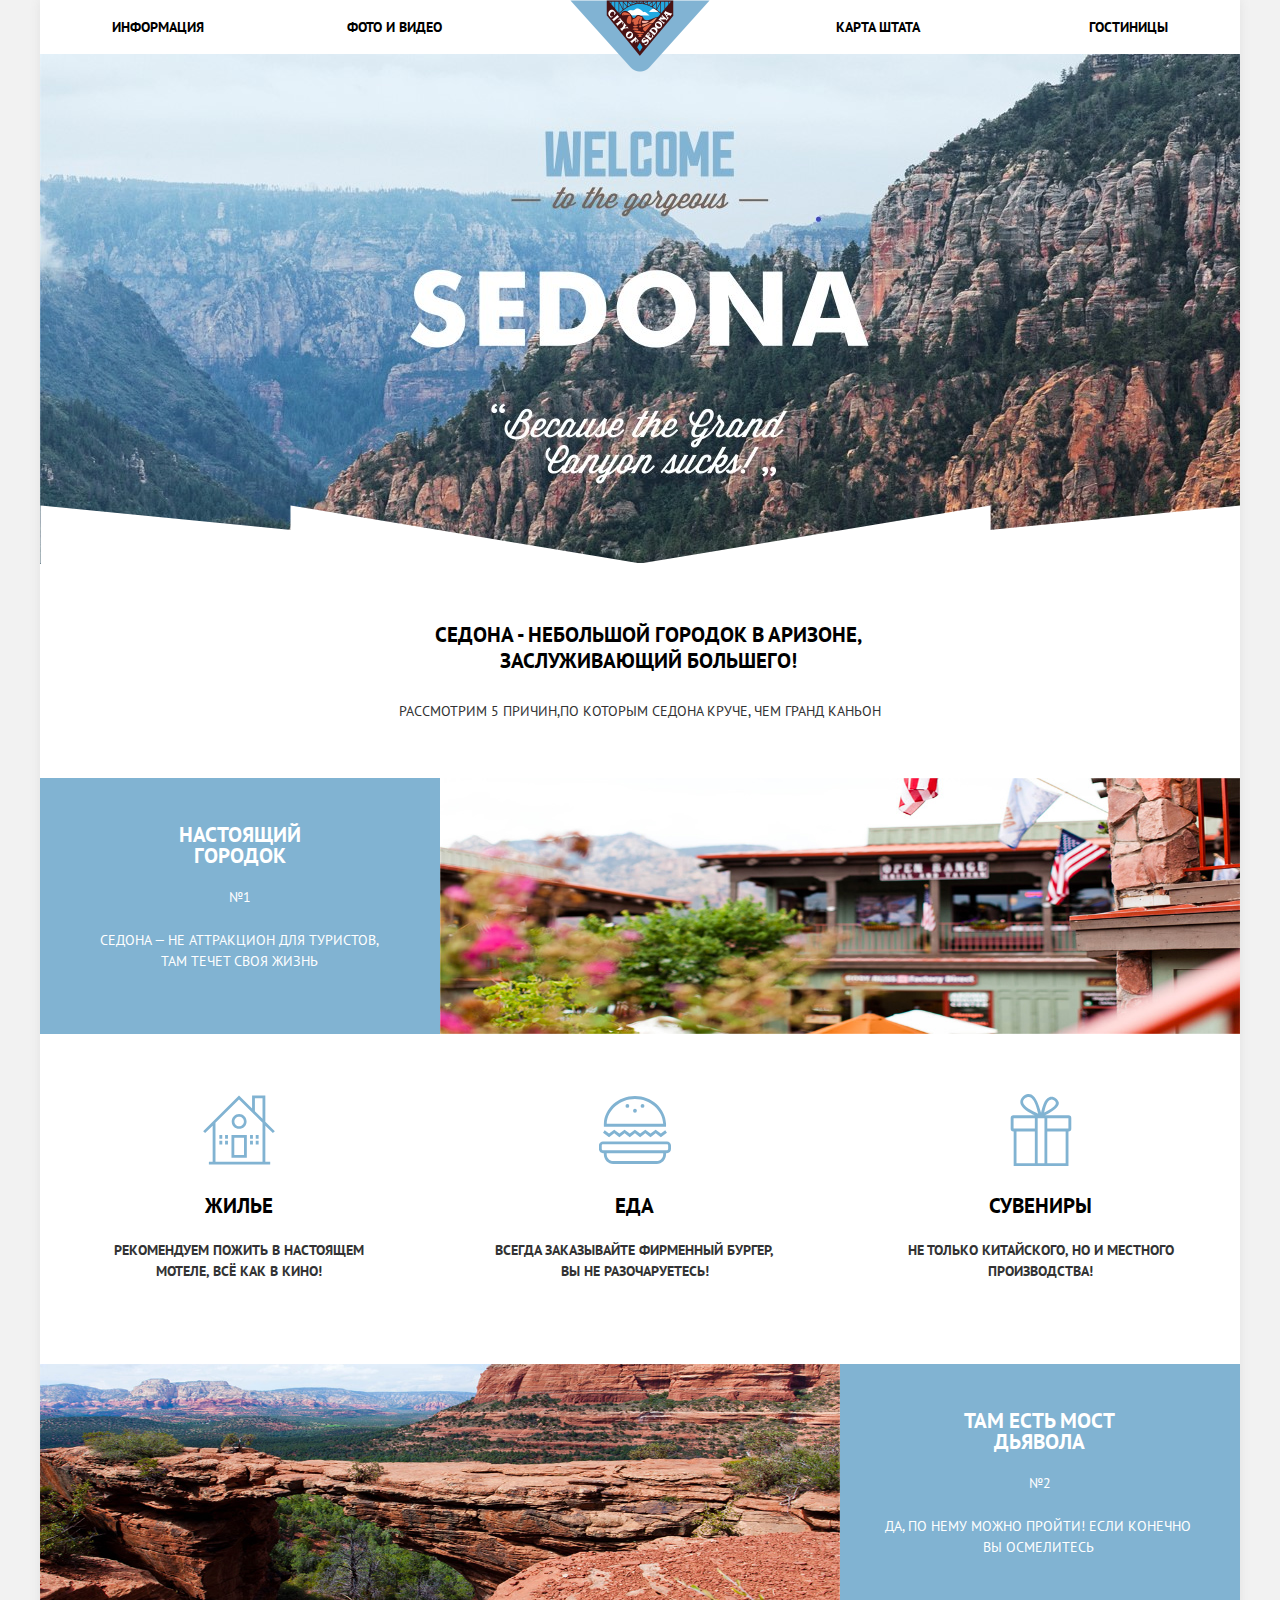
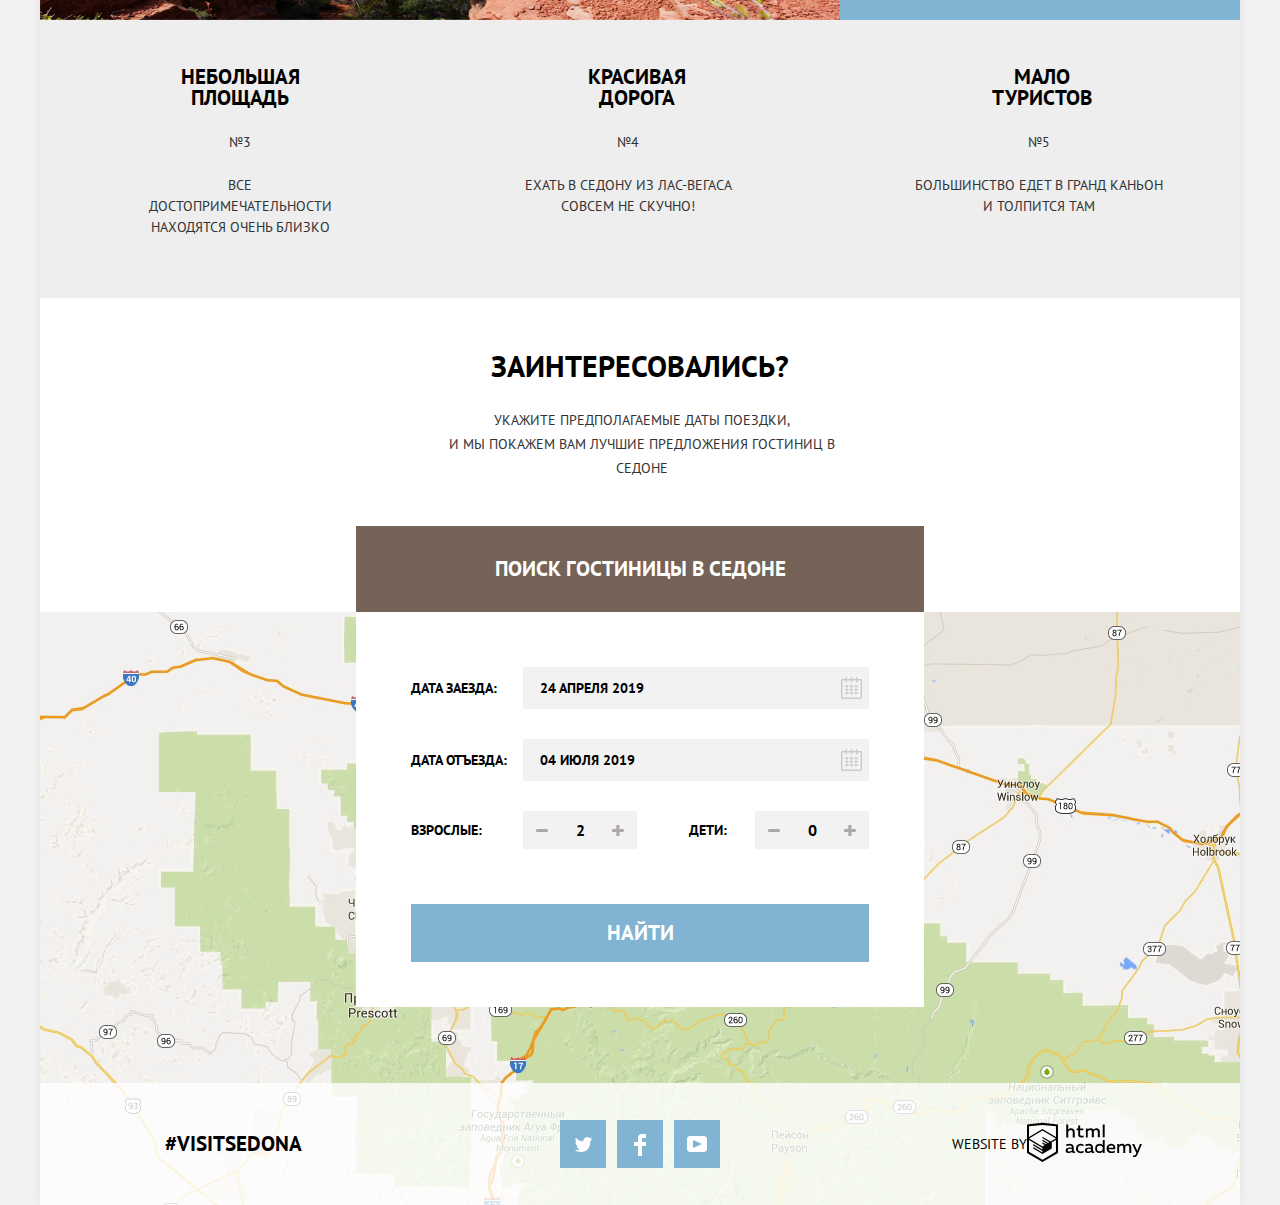
==== commit c41bb3f4: "предзащита доработка 1" ====
--- a/index.html
+++ b/index.html
@@ -7,7 +7,6 @@
 	<link href="css/normalize.css" rel="stylesheet">
 	<link href="https://fonts.googleapis.com/css?family=PT+Sans:400,700&amp;subset=cyrillic" rel="stylesheet">
 	<link href="css/style.css" rel="stylesheet" type="text/css">
-	
 	<title>HTML Academy: Седона</title>
 </head>
 <body>
@@ -17,24 +16,21 @@
 				<img src="img/logo.png" width="140" height="72" alt="Логотип системы бронирования гостиниц города Седона">
 			</a>
 			<ul class="site-navigation">
-				<li class="site-navigation-item"><a href="info.html">Информация</a></li>
-				<li class="site-navigation-item"><a href="photo.html">Фото и видео</a></li>
-				<li class="site-navigation-item"><a href="map.html">Карта штата</a></li>
-				<li class="site-navigation-item"><a href="inner.html">Гостиницы</a></li>
+				<li><a class="site-navigation-item" href="info.html">Информация</a></li>
+				<li><a class="site-navigation-item" href="photo.html">Фото и видео</a></li>
+				<li><a class="site-navigation-item" href="map.html">Карта штата</a></li>
+				<li><a class="site-navigation-item" href="inner.html">Гостиницы</a></li>
 			</ul>
 		</nav>
 	</header>
 	<main class="container">
 	<h1 class="visually-hidden">Welcome to Sedona</h1>
-	
 		<section class="welcome">
 			<h2 class="visually-hidden">Приветствие</h2>
 			<img class= "welcome-view" src="img/welcome.jpg" width="1200" height="510" alt="Панорама">
 			<div class="welcome-first"><p class="welcome-first-text">Седона - небольшой городок в Аризоне, заслуживающий большего!</p></div>
 			<p class="welcome-reasons">Рассмотрим 5 причин,по которым Седона круче, чем Гранд каньон</p>
-			
 		</section>
-		
 		<section class="features">
 			<h2 class="visually-hidden">Преимущества</h2>
 			<div class="features-list">
@@ -43,163 +39,140 @@
 					<p class="features-list-details-num">№1</p>
 					<p class="features-list-details-one">Седона — не аттракцион для туристов, там течет своя жизнь</p>
 				</div>
-
 				<div class="features-list-view">
 					<img src="img/ViewTown.jpg" width="800" height="256" alt="Виды города">
 				</div>
 			</div>
 			<ul class="features-items-main">
-						<li class="features-items-main-hotel">
-						<img src="img/hotel.svg" width="72" height="72" alt="Жилье">
-						<h4>Жилье</h4>
-						<p>Рекомендуем пожить в настоящем мотеле, всё как в кино!</p>
-						</li>
-									
-						<li class="features-items-main-meal">
-						<img src="img/meal.svg" width="72" height="72" alt="Еда">
-						<h4>Еда</h4>
-						<p>Всегда заказывайте фирменный бургер, вы не разочаруетесь!</p>
-						</li>
-									
-						<li class="features-items-main-gift">
-						<img src="img/gifts.svg" width="72" height="72" alt="Сувениры">
-						<h4>Сувениры</h4>
-						<p>Не только китайского, но и местного производства!</p>
-						</li>
+				<li class="features-items-main-hotel">
+					<img src="img/hotel.svg" width="72" height="72" alt="Жилье">
+					<h4>Жилье</h4>
+					<p>Рекомендуем пожить в настоящем мотеле, всё как в кино!</p>
+				</li>			
+				<li class="features-items-main-meal">
+					<img src="img/meal.svg" width="72" height="72" alt="Еда">
+					<h4>Еда</h4>
+					<p>Всегда заказывайте фирменный бургер, вы не разочаруетесь!</p>
+				</li>			
+				<li class="features-items-main-gift">
+					<img src="img/gifts.svg" width="72" height="72" alt="Сувениры">
+					<h4>Сувениры</h4>
+					<p>Не только китайского, но и местного производства!</p>
+				</li>
 			</ul>
-			
 			<div class="features-list">
-		
-				<div class="fetchers-list-view"><img src="img/ViewCanyon.jpg" width="800" height="256" alt="Виды каньона">
+				<div class="fetchers-list-view">
+					<img src="img/ViewCanyon.jpg" width="800" height="256" alt="Виды каньона">
 				</div>
 				<div class="features-list-details">
-						<h3>Там есть Мост дьявола</h3>
-						<p class="features-list-details-num">№2</p>
-						<p class="features-list-details-two">Да, по нему можно пройти! Если конечно вы осмелитесь</p>
+					<h3>Там есть Мост дьявола</h3>
+					<p class="features-list-details-num">№2</p>
+					<p class="features-list-details-two">Да, по нему можно пройти! Если конечно вы осмелитесь</p>
 				</div>
-			
 			</div>	
-				
 			<div class="features-minor">
-			<ul class="features-item">
-				<li class="features-item-sight">
-					<h3>Небольшая площадь</h3>
-					<span>№3</span>
-					<p>Все достопримечательности находятся очень близко</p>
-				</li>
-				
-				<li class="features-item-fun">
-					<h3>Красивая дорога</h3>
-					<span>№4</span>
-					<p>Ехать в Седону из Лас-Вегаса совсем не скучно!</p>
-				</li>
-
-				<li class="features-item-empty">
-					<h3>Мало туристов</h3>
-					<span>№5</span>
-					<p>Большинство едет в гранд каньон и толпится там</p>
-				</li>
-
-			</ul>
+				<ul class="features-item">
+					<li class="features-item-sight">
+						<h3>Небольшая площадь</h3>
+						<span>№3</span>
+						<p>Все достопримечательности находятся очень близко</p>
+					</li>
+					<li class="features-item-fun">
+						<h3>Красивая дорога</h3>
+						<span>№4</span>
+						<p>Ехать в Седону из Лас-Вегаса совсем не скучно!</p>
+					</li>
+					<li class="features-item-empty">
+						<h3>Мало туристов</h3>
+						<span>№5</span>
+						<p>Большинство едет в гранд каньон и толпится там</p>
+					</li>
+				</ul>
 			</div>
-
-		
 		</section>
-		
 		<section class="booking">
 			<h2 class="visually-hidden">Бронирование отеля</h2>
 			<h3 class="booking-head"> Заинтересовались?</h3>
 			<p>Укажите предполагаемые даты поездки,<br> и мы покажем вам лучшие предложения гостиниц в седоне</p>
-		
-		
-			
-				<div class="booking-search-button" > 
+			<div class="booking-search-button" > 
 				<a class="booking-search" href="/search.html">Поиск гостиницы в Седоне</a>
-				</div>
-			
+			</div>
 		</section>
-		
-			<div class="booking-form booking-form--hidden booking-form--nojs">
+			<div class="booking-form booking-form--showed booking-form--nojs">
 				<form class="booking-search-form" method="post" action="https://echo.htmlacademy.ru">
 					<div class="booking-search-form-check">
 						<label class="booking-search-form-check-label" for="check-in">Дата заезда:</label>
 						<div class="booking-search-form-check-box">
-						<input class="booking-search-form-check-input" type="text" id="check-in" placeholder="24 апреля 2019">
-						<button class="booking-search-form-check-button" type="button"></button>
+							<input class="booking-search-form-check-input" type="text" id="check-in" value="24 апреля 2019">
+							<button class="booking-search-form-check-button" type="button"></button>
 						</div>
 					</div>
 					<div class="booking-search-form-check">
 						<label class="booking-search-form-check-label" for="check-out">Дата отъезда:</label>
 						<div class="booking-search-form-check-box">
-						<input class="booking-search-form-check-input" type="text" id="check-out" placeholder="04 июля 2019">
-						<button class="booking-search-form-check-button" type="button"></button>
+							<input class="booking-search-form-check-input" type="text" id="check-out" value="04 июля 2019">
+							<button class="booking-search-form-check-button" type="button"></button>
 						</div>
 					</div>
 					<div class="booking-search-form-person">
 						<div class="booking-search-form-person-adalt">
-								<label class="booking-search-form-person-label" for="adult">Взрослые:</label>
-								<div class="booking-search-form-person-box">
-								<button class="booking-search-form-person-button" type="button"><span>-</span></button>
-								<input class="booking-search-form-person-input" type="text"id="adult" placeholder="2">
+							<label class="booking-search-form-person-label" for="adult">Взрослые:</label>
+							<div class="booking-search-form-person-box">
+								<button class="booking-search-form-person-button" type="button"><span>−</span></button>
+								<input class="booking-search-form-person-input" type="text" id="adult" value="2">
 								<button class="booking-search-form-person-button" type="button"><span>+</span></button>
-								</div>
+							</div>
 						</div>
 						<div class="booking-search-form-person-kids">
 							<label class="booking-search-form-person-label" for="kids">Дети:</label>
 							<div class="booking-search-form-person-box">
-							<button class="booking-search-form-person-button" type="button"><span>-</span></button>
-							<input class="booking-search-form-person-input" type="text" id="kids" placeholder="0">
-							<button class="booking-search-form-person-button" type="button"><span>+</span></button>
+								<button class="booking-search-form-person-button" type="button"><span>−</span></button>
+								<input class="booking-search-form-person-input" type="text" id="kids" value="0">
+								<button class="booking-search-form-person-button" type="button"><span>+</span></button>
 							</div>
 						</div>
 					</div>
-						<button class="booking-search-form-button" type="submit">Найти</button>
+					<button class="booking-search-form-button" type="submit">Найти</button>
 				</form>
 			</div>
-		
-		
 			<section class="maps">
 				<h2 class="visually-hidden">Карты</h2>
 				<!--<img src="img/map.png" width="1200" height="593" alt="Карта региона">-->
 			</section>
-		
 	</main>
-	
 	<footer class="main-footer">
-		<p>
-		#visitsedona
-		</p>
-		
+		<div class="main-footer-text">
+			<p>#visitsedona</p>
+		</div>
 		<div class="footer-sotial">
 			<ul class="footer-sotial-list">
-				<li> <a class="footer-social-button"  href="#"><svg xmlns="http://www.w3.org/2000/svg" xmlns:xlink="http://www.w3.org/1999/xlink" width="17" height="15" viewBox="0 0 17 15"><path fill="#FFF" d="M10.95.144c1.685-.496 2.984.27 3.577 1.179.673-.231 1.331-.481 2.011-.708a2.345 2.345 0 0 1-.857 1.768c.685.17 1.304-.491 1.304-.491-.169 1-1.006 1.788-1.563 2.024-.231 6.75-3.175 11.217-10.077 11.082h-.446c-.41 0-4.164-.46-4.898-1.887 2.271.196 3.893-.422 4.693-1.177-.96-.3-2.679-.477-2.979-2.95.349.106.564.228 1.19.119C1.705 8.247.374 7.53.448 5.33c.285.328 1.067.536 1.34.472C1.085 5.561-.182 2.442.894.85c1.818 1.854 3.735 3.606 7.152 3.773C8.254 2.33 9.183.793 10.95.144z"/></svg>
-
-				<span class="visually-hidden">Twitter</span>
-				</a></li>
-				<li> <a class="footer-social-button" href="#"><svg xmlns="http://www.w3.org/2000/svg" width="12" height="22" viewBox="0 0 12 22"><path fill="#FFF" d="M12 4V0H8a4 4 0 0 0-4 4v4H0v4h4v10h4V12h4V8H8V4h4z"/></svg>
-				<span class="visually-hidden">Facebook</span>
-				</a></li>
-				<li> <a class="footer-social-button" href="#"><svg xmlns="http://www.w3.org/2000/svg" xmlns:xlink="http://www.w3.org/1999/xlink" width="20" height="16" viewBox="0 0 20 16"><path fill="#FFF" d="M17 0H3C1.35 0 0 1.35 0 3v10c0 1.65 1.35 3 3 3h14c1.65 0 3-1.35 3-3V3c0-1.65-1.35-3-3-3zM6.027 11.998V4.002L15.014 8l-8.987 3.998z"/></svg>
-
-				<span class="visually-hidden">Youtube</span>
-				</a></li>
+				<li>
+					<a class="footer-social-button"  href="#"><svg xmlns="http://www.w3.org/2000/svg" xmlns:xlink="http://www.w3.org/1999/xlink" width="17" height="15" viewBox="0 0 17 15"><path class="footer-sotial-path" fill="#FFF" d="M10.95.144c1.685-.496 2.984.27 3.577 1.179.673-.231 1.331-.481 2.011-.708a2.345 2.345 0 0 1-.857 1.768c.685.17 1.304-.491 1.304-.491-.169 1-1.006 1.788-1.563 2.024-.231 6.75-3.175 11.217-10.077 11.082h-.446c-.41 0-4.164-.46-4.898-1.887 2.271.196 3.893-.422 4.693-1.177-.96-.3-2.679-.477-2.979-2.95.349.106.564.228 1.19.119C1.705 8.247.374 7.53.448 5.33c.285.328 1.067.536 1.34.472C1.085 5.561-.182 2.442.894.85c1.818 1.854 3.735 3.606 7.152 3.773C8.254 2.33 9.183.793 10.95.144z"/></svg>
+					<span class="visually-hidden">Twitter</span>
+					</a>
+				</li>
+				<li>
+					<a class="footer-social-button" href="#"><svg xmlns="http://www.w3.org/2000/svg" width="12" height="22" viewBox="0 0 12 22"><path class="footer-sotial-path" fill="#FFF" d="M12 4V0H8a4 4 0 0 0-4 4v4H0v4h4v10h4V12h4V8H8V4h4z"/></svg>
+					<span class="visually-hidden">Facebook</span>
+					</a>
+				</li>
+				<li>
+					<a class="footer-social-button" href="#"><svg xmlns="http://www.w3.org/2000/svg" xmlns:xlink="http://www.w3.org/1999/xlink" width="20" height="16" viewBox="0 0 20 16"><path class="footer-sotial-path" fill="#FFF" d="M17 0H3C1.35 0 0 1.35 0 3v10c0 1.65 1.35 3 3 3h14c1.65 0 3-1.35 3-3V3c0-1.65-1.35-3-3-3zM6.027 11.998V4.002L15.014 8l-8.987 3.998z"/></svg>
+					<span class="visually-hidden">Youtube</span>
+					</a>
+				</li>
 			</ul>
 		</div>
-		
 		<div class="main-footer-logo">
 			<span>website by</span>
-			<a class="main-footer-logo-adress" href="https://htmlacademy.ru">
-			<svg class="footer-logo-html-academy" id="Layer_1" data-name="Layer 1" xmlns="http://www.w3.org/2000/svg" 
-			viewBox="0 0 108.08 36.85"><title>logo-htmlacademy-small1</title>
-			<path class="footer-logo-html-academy-fill" d="M44.61,26.88a2,2,0,0,0,.55-0.1v1.33a3.25,3.25,0,0,1-1.18.21,1.67,1.67,0,0,1-1.67-1,4.84,4.84,0,0,1-3.14,1.08c-1.51,0-2.91-.83-2.91-2.55,0-2.13,2-2.79,3.71-2.79a11.08,11.08,0,0,1,2.17.25v-0.3c0-1-.76-1.77-2.19-1.77a7.42,7.42,0,0,0-3,.64v-1.7a10.21,10.21,0,0,1,3.19-.55c2.36,0,3.81,1.12,3.81,3.65v3a0.54,0.54,0,0,0,.49.59h0.17Zm-6.44-1.13A1.35,1.35,0,0,0,39.63,27h0.11a3.39,3.39,0,0,0,2.41-1V24.58a9.72,9.72,0,0,0-1.81-.21c-1,0-2.16.33-2.16,1.38h0Zm12.36-6.11a5,5,0,0,1,2.57.64V22a4.08,4.08,0,0,0-2.3-.7,2.75,2.75,0,1,0,0,5.49,5,5,0,0,0,2.43-.64v1.71a6.27,6.27,0,0,1-2.76.57A4.21,4.21,0,0,1,46,24.51q0-.21,0-0.41a4.32,4.32,0,0,1,4.18-4.46h0.38Zm12.17,7.24a2,2,0,0,0,.55-0.1v1.33a3.25,3.25,0,0,1-1.18.21,1.67,1.67,0,0,1-1.67-1,4.84,4.84,0,0,1-3.14,1.08c-1.51,0-2.91-.83-2.91-2.55,0-2.13,2-2.79,3.71-2.79a11.08,11.08,0,0,1,2.17.25v-0.3c0-1-.76-1.77-2.19-1.77a7.42,7.42,0,0,0-3,.64v-1.7a10.21,10.21,0,0,1,3.19-.55c2.36,0,3.81,1.12,3.81,3.65v3a0.54,0.54,0,0,0,.49.59h0.17Zm-6.44-1.13A1.35,1.35,0,0,0,57.73,27h0.11a3.39,3.39,0,0,0,2.41-1V24.58a9.72,9.72,0,0,0-1.81-.21c-1.06,0-2.16.33-2.16,1.38h0ZM73,16V28.2H71.35V26.88a3.88,3.88,0,0,1-3.19,1.54,4.4,4.4,0,0,1,0-8.78,3.81,3.81,0,0,1,3,1.3V16H73Zm-4.53,5.22a2.76,2.76,0,1,0,0,5.52A2.86,2.86,0,0,0,71.15,25V23A2.91,2.91,0,0,0,68.49,21.27ZM79,19.64c3.31,0,4.46,2.68,3.92,5.09H76.7c0.21,1.5,1.67,2.11,3.19,2.11a6.11,6.11,0,0,0,2.64-.59v1.6a7.14,7.14,0,0,1-3,.57C77,28.42,74.78,27,74.78,24a4.18,4.18,0,0,1,4-4.39H79Zm0.09,1.54a2.28,2.28,0,0,0-2.44,2.1v0.06H81.3A2,2,0,0,0,79.13,21.18Zm5.73,7V19.87h1.65v1a3.81,3.81,0,0,1,2.78-1.27A2.86,2.86,0,0,1,91.89,21a4.12,4.12,0,0,1,2.91-1.33A3.06,3.06,0,0,1,98,23V28.2h-1.9V23.05a1.59,1.59,0,0,0-1.42-1.75H94.42a2.8,2.8,0,0,0-2.07,1.12V28.2h-1.9V23.05A1.59,1.59,0,0,0,89,21.31H88.8a3,3,0,0,0-2.21,1.29v5.63H84.86Zm21.31-8.33h1.9l-3.91,9.46c-0.9,2.17-2.09,2.86-3.35,2.86a4.76,4.76,0,0,1-1.1-.14V30.46a2.86,2.86,0,0,0,.85.12c0.9,0,1.58-.64,2.07-1.9l0.17-.42-4-8.4h2l2.86,6.29ZM38.73,1.46V6.22a3.81,3.81,0,0,1,2.7-1.14,3.25,3.25,0,0,1,3.44,3.4v5.15H43V8.72a1.81,1.81,0,0,0-1.61-2h-0.3a2.93,2.93,0,0,0-2.32,1.39v5.52h-1.9V1.46h1.9ZM49.94,2.31v3h3V6.91h-3v3.81c0,1.1.5,1.46,1.58,1.46a4.49,4.49,0,0,0,1.69-.33v1.6A6.8,6.8,0,0,1,51,13.8a2.55,2.55,0,0,1-2.86-2.74V6.89H46.58V5.26h1.5V2.74Zm5.4,11.31V5.28H57v1A3.81,3.81,0,0,1,59.77,5a2.86,2.86,0,0,1,2.6,1.33A4.12,4.12,0,0,1,65.28,5,3.06,3.06,0,0,1,68.44,8.4v5.21h-1.9V8.46a1.59,1.59,0,0,0-1.42-1.75H64.89a2.8,2.8,0,0,0-2.07,1.12v5.78h-1.9V8.46A1.59,1.59,0,0,0,59.5,6.71H59.27A3,3,0,0,0,57.06,8v5.63H55.34ZM71.17,1.45H73V13.6H71.17V1.45ZM14.71,0H14.55L0,1.54V28.21l14.55,8.66,14.55-8.66V1.54Zm12.5,27.1L14.55,34.64,1.9,27.12V16.18l12.59,7.5V25L5.86,19.9v1.31l8.68,5.21v1.39L5.87,22.65V24l8.68,5.21,8.75-5.24V18.31L27.2,16V27.12Zm0-12.53-3.48,2-1.6,1L14.51,13v1.31L21,18.23H21l-0.14.09-1,.54-5.37-3.2V17l4.24,2.52-1,.67-3.2-1.9v1.31l2.1,1.24L14.5,22.1,2,14.65,14.51,7.11Zm0-1.32L14.49,5.76,1.91,13.25v-10L14.56,1.92,27.21,3.25v10h0Z" transform="translate(0 -0.02)" />
-			</svg>
+			<a class="main-footer-logo-adress" href="https://htmlacademy.ru/intensive/htmlcss">
+				<svg class="footer-logo-html-academy" id="Layer_1" data-name="Layer 1" xmlns="http://www.w3.org/2000/svg" 
+				viewBox="0 0 108.08 36.85"><title>logo-htmlacademy-small1</title>
+				<path class="footer-logo-html-academy-fill" d="M44.61,26.88a2,2,0,0,0,.55-0.1v1.33a3.25,3.25,0,0,1-1.18.21,1.67,1.67,0,0,1-1.67-1,4.84,4.84,0,0,1-3.14,1.08c-1.51,0-2.91-.83-2.91-2.55,0-2.13,2-2.79,3.71-2.79a11.08,11.08,0,0,1,2.17.25v-0.3c0-1-.76-1.77-2.19-1.77a7.42,7.42,0,0,0-3,.64v-1.7a10.21,10.21,0,0,1,3.19-.55c2.36,0,3.81,1.12,3.81,3.65v3a0.54,0.54,0,0,0,.49.59h0.17Zm-6.44-1.13A1.35,1.35,0,0,0,39.63,27h0.11a3.39,3.39,0,0,0,2.41-1V24.58a9.72,9.72,0,0,0-1.81-.21c-1,0-2.16.33-2.16,1.38h0Zm12.36-6.11a5,5,0,0,1,2.57.64V22a4.08,4.08,0,0,0-2.3-.7,2.75,2.75,0,1,0,0,5.49,5,5,0,0,0,2.43-.64v1.71a6.27,6.27,0,0,1-2.76.57A4.21,4.21,0,0,1,46,24.51q0-.21,0-0.41a4.32,4.32,0,0,1,4.18-4.46h0.38Zm12.17,7.24a2,2,0,0,0,.55-0.1v1.33a3.25,3.25,0,0,1-1.18.21,1.67,1.67,0,0,1-1.67-1,4.84,4.84,0,0,1-3.14,1.08c-1.51,0-2.91-.83-2.91-2.55,0-2.13,2-2.79,3.71-2.79a11.08,11.08,0,0,1,2.17.25v-0.3c0-1-.76-1.77-2.19-1.77a7.42,7.42,0,0,0-3,.64v-1.7a10.21,10.21,0,0,1,3.19-.55c2.36,0,3.81,1.12,3.81,3.65v3a0.54,0.54,0,0,0,.49.59h0.17Zm-6.44-1.13A1.35,1.35,0,0,0,57.73,27h0.11a3.39,3.39,0,0,0,2.41-1V24.58a9.72,9.72,0,0,0-1.81-.21c-1.06,0-2.16.33-2.16,1.38h0ZM73,16V28.2H71.35V26.88a3.88,3.88,0,0,1-3.19,1.54,4.4,4.4,0,0,1,0-8.78,3.81,3.81,0,0,1,3,1.3V16H73Zm-4.53,5.22a2.76,2.76,0,1,0,0,5.52A2.86,2.86,0,0,0,71.15,25V23A2.91,2.91,0,0,0,68.49,21.27ZM79,19.64c3.31,0,4.46,2.68,3.92,5.09H76.7c0.21,1.5,1.67,2.11,3.19,2.11a6.11,6.11,0,0,0,2.64-.59v1.6a7.14,7.14,0,0,1-3,.57C77,28.42,74.78,27,74.78,24a4.18,4.18,0,0,1,4-4.39H79Zm0.09,1.54a2.28,2.28,0,0,0-2.44,2.1v0.06H81.3A2,2,0,0,0,79.13,21.18Zm5.73,7V19.87h1.65v1a3.81,3.81,0,0,1,2.78-1.27A2.86,2.86,0,0,1,91.89,21a4.12,4.12,0,0,1,2.91-1.33A3.06,3.06,0,0,1,98,23V28.2h-1.9V23.05a1.59,1.59,0,0,0-1.42-1.75H94.42a2.8,2.8,0,0,0-2.07,1.12V28.2h-1.9V23.05A1.59,1.59,0,0,0,89,21.31H88.8a3,3,0,0,0-2.21,1.29v5.63H84.86Zm21.31-8.33h1.9l-3.91,9.46c-0.9,2.17-2.09,2.86-3.35,2.86a4.76,4.76,0,0,1-1.1-.14V30.46a2.86,2.86,0,0,0,.85.12c0.9,0,1.58-.64,2.07-1.9l0.17-.42-4-8.4h2l2.86,6.29ZM38.73,1.46V6.22a3.81,3.81,0,0,1,2.7-1.14,3.25,3.25,0,0,1,3.44,3.4v5.15H43V8.72a1.81,1.81,0,0,0-1.61-2h-0.3a2.93,2.93,0,0,0-2.32,1.39v5.52h-1.9V1.46h1.9ZM49.94,2.31v3h3V6.91h-3v3.81c0,1.1.5,1.46,1.58,1.46a4.49,4.49,0,0,0,1.69-.33v1.6A6.8,6.8,0,0,1,51,13.8a2.55,2.55,0,0,1-2.86-2.74V6.89H46.58V5.26h1.5V2.74Zm5.4,11.31V5.28H57v1A3.81,3.81,0,0,1,59.77,5a2.86,2.86,0,0,1,2.6,1.33A4.12,4.12,0,0,1,65.28,5,3.06,3.06,0,0,1,68.44,8.4v5.21h-1.9V8.46a1.59,1.59,0,0,0-1.42-1.75H64.89a2.8,2.8,0,0,0-2.07,1.12v5.78h-1.9V8.46A1.59,1.59,0,0,0,59.5,6.71H59.27A3,3,0,0,0,57.06,8v5.63H55.34ZM71.17,1.45H73V13.6H71.17V1.45ZM14.71,0H14.55L0,1.54V28.21l14.55,8.66,14.55-8.66V1.54Zm12.5,27.1L14.55,34.64,1.9,27.12V16.18l12.59,7.5V25L5.86,19.9v1.31l8.68,5.21v1.39L5.87,22.65V24l8.68,5.21,8.75-5.24V18.31L27.2,16V27.12Zm0-12.53-3.48,2-1.6,1L14.51,13v1.31L21,18.23H21l-0.14.09-1,.54-5.37-3.2V17l4.24,2.52-1,.67-3.2-1.9v1.31l2.1,1.24L14.5,22.1,2,14.65,14.51,7.11Zm0-1.32L14.49,5.76,1.91,13.25v-10L14.56,1.92,27.21,3.25v10h0Z" transform="translate(0 -0.02)" />
+				</svg>
 			</a>
 		</div>
-		
 	</footer>
-	
 	<script src="js/index.js"></script>
-	
 </body>
-
 </html>--- a/css/style.css
+++ b/css/style.css
@@ -33,6 +33,17 @@
 	line-height: 26px;	
 	color: #000000;
 	background-color: #ffffff;
+}
+
+.site-navigation-item:hover{
+	color: #81b3d2;
+}
+.site-navigation-item:focus{
+	color: rgba(0, 0, 0, 0.3)
+	;
+}
+.site-navigation-item:active{
+	color: #766357;
 }
 
 .site-navigation{
@@ -311,8 +322,6 @@
 	font-size: 14px;
 	line-height: 26px;
 	color: #000000;
-	
-	border: 1px #ffffff;
 	background-color: #ffffff;
 }
 
@@ -322,10 +331,11 @@
 	width: 346px;
 	background-color: #f2f2f2;
 }
-.booking-search-form-check-box:hover {
+.booking-search-form-check-input:hover {
 	background-color: #ebebeb;
+	border-color: #ebebeb;
 }	
-.booking-search-form-check-box:focus {
+.booking-search-form-check-input:focus {
 	background-color: #ffffff;
 	border-color: #e5e5e5;
 	border-width: 2px;
@@ -334,9 +344,10 @@
 	font: inherit;
 	color: #000000;
 	text-transform: uppercase;
-	
-	border: inherit;
-	background-color: inherit;
+	border-color: #f2f2f2;
+	border-style: solid;
+
+	background-color: #f2f2f2;
 	outline: none;
 	width: 312px;
 	
@@ -344,7 +355,6 @@
 	padding-top: 6px;
 	padding-bottom: 6px;
 	padding-left: 15px;
-	padding-right: 30px;
 }
 
 
@@ -368,7 +378,7 @@
 	background-image: url("..//img/calendar_hover.png");
 }
 
-.booking-search-form-check-button:focus {
+.booking-search-form-check-button:active {
 	
 	background-image: url("..//img/calendar_focus.png");
 }
@@ -467,6 +477,7 @@
 	height: 34px;
 	background-color: #81b3d2;
 	display: inline-block;
+	vertical-align: middle;
 	text-align: center;
 	padding-top: 14px;
 }	
@@ -478,6 +489,13 @@
 .footer-social-button:active{
 	background-color: #5496bd;
 	color: #ffffff;
+}
+.footer-social-button:active .footer-sotial-path{
+	opacity: 0.3;
+}
+
+.footer-sotial-path:active{
+
 }
 
 .main-footer span{
@@ -623,13 +641,28 @@
 	margin-bottom: 10px;
 }	
 
+.hotels-list-item-hotel{
+	font-size: 21px;
+	line-height: 26px;
+	font-weight: bold;
+	color: #000000;
+}
+
+.hotels-list-item-hotel:hover{
+	color: #81b3d2;
+}
+
+.hotels-list-item-hotel:active{
+	color: rgba(0, 0, 0, 0.3);
+}
+
 .hotels-list-item-price {
 	
 	display: flex;
 	box-sizing: border-box;
 	justify-content: space-between;
 	width: 180px;
-	padding-top: 0px;
+	padding-top: 7px;
 	padding-bottom: 18px;
 
 	list-style: none;
@@ -937,8 +970,8 @@
 	display: flex;
 	box-sizing: border-box;
 	justify-content: space-between;
-	padding-right: 100px;
-	padding-left: 132px;
+	padding-right: 73px;
+	padding-left: 73px;
 	padding-top: 27px;
 	padding-bottom: 27px;
 	align-items: center;
@@ -953,9 +986,9 @@
 	display: flex;
 	box-sizing: border-box;
 	justify-content: space-between;
-	padding-right: 100px;
-	padding-left: 132px;
-	padding-top: 16px;
+	padding-right: 73px;
+	padding-left: 73px;
+	padding-top: 30px;
 	padding-bottom: 36px;
 	align-items: center;
 	left: 0;
@@ -963,23 +996,32 @@
 }
 
 
+
+
+.main-footer-text{
+	width: 240px;
+	text-align: center;
+}
+
+
+
 .footer-sotial-list {
 	display: flex;
 	box-sizing: border-box;
 	justify-content: space-between;
+	padding-left: 0;
+	margin: 0;
+	align-items: center;
 	width: 160px;
+	
+}
+
+.main-footer-logo {
+	display: flex;
+	box-sizing: border-box;
+	justify-content: center;
 	margin: 0;
-	padding-left: 0;
-	align-items: center;
-	
-}
-
-.main-footer-logo {
-	display: flex;
-	box-sizing: border-box;
-	justify-content: space-between;
-	width: 196px;
-	margin: 0;
+	width: 240px;
 	align-items: center;
 }
 
@@ -1048,8 +1090,8 @@
 	width: 260px;
 	margin-right: 517px;
 	margin-left: 30px;
-	margin-bottom: 37px;
-	margin-top: 0;
+	margin-bottom: 32px;
+	margin-top: 24px;
 	
 	
 }
@@ -1081,6 +1123,7 @@
 }
 .hotels-list-item-star {
 	display: inline-block;
+	vertical-align: middle;
 	width: 22px;
 	height: 17px;
 }
@@ -1228,6 +1271,7 @@
 
 .price-controls label{
 	display: inline-block;
+	vertical-align: middle;
 	
 	font-size: 14px;
 	line-height: 38px;
@@ -1291,7 +1335,8 @@
 }
 
 .range-toggle:hover {
-	background: #1c4f80;
+
+	border: 10px solid #ffffff;
 }
 
 .range-toggle-min {
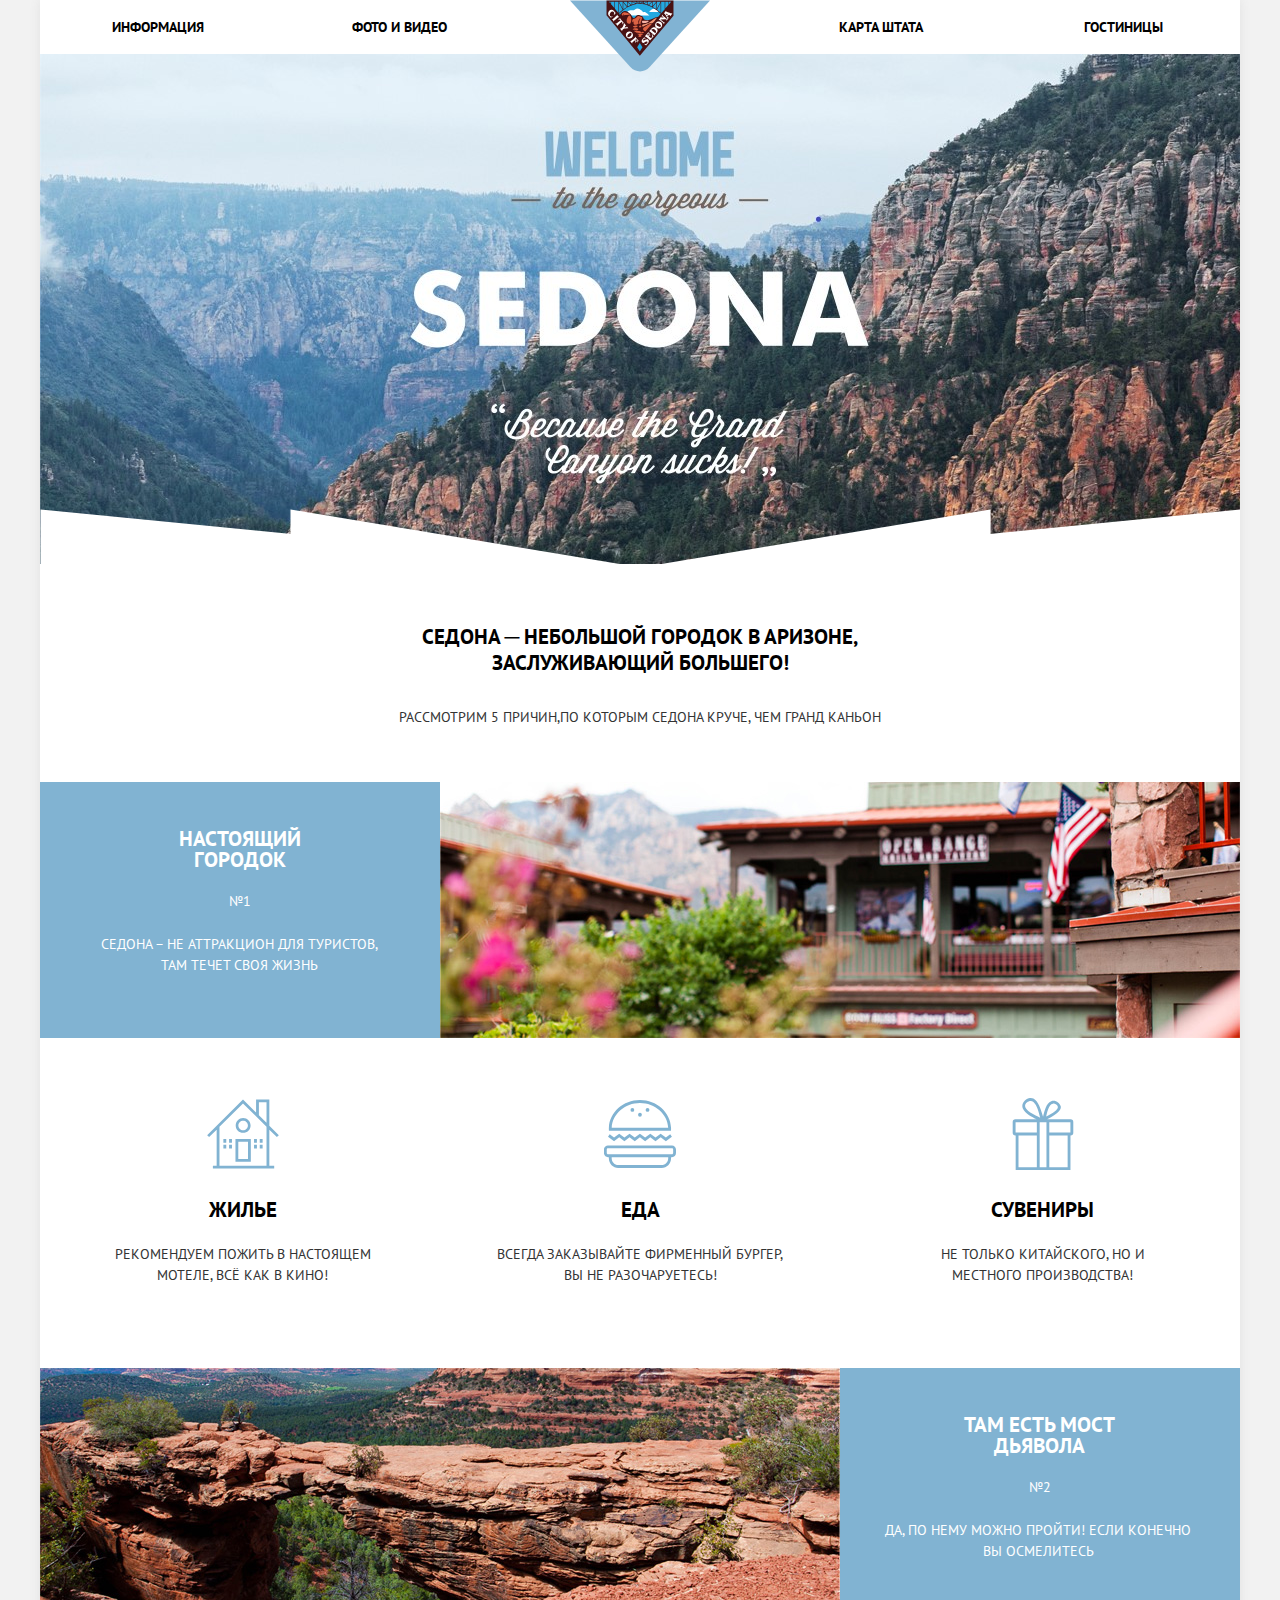
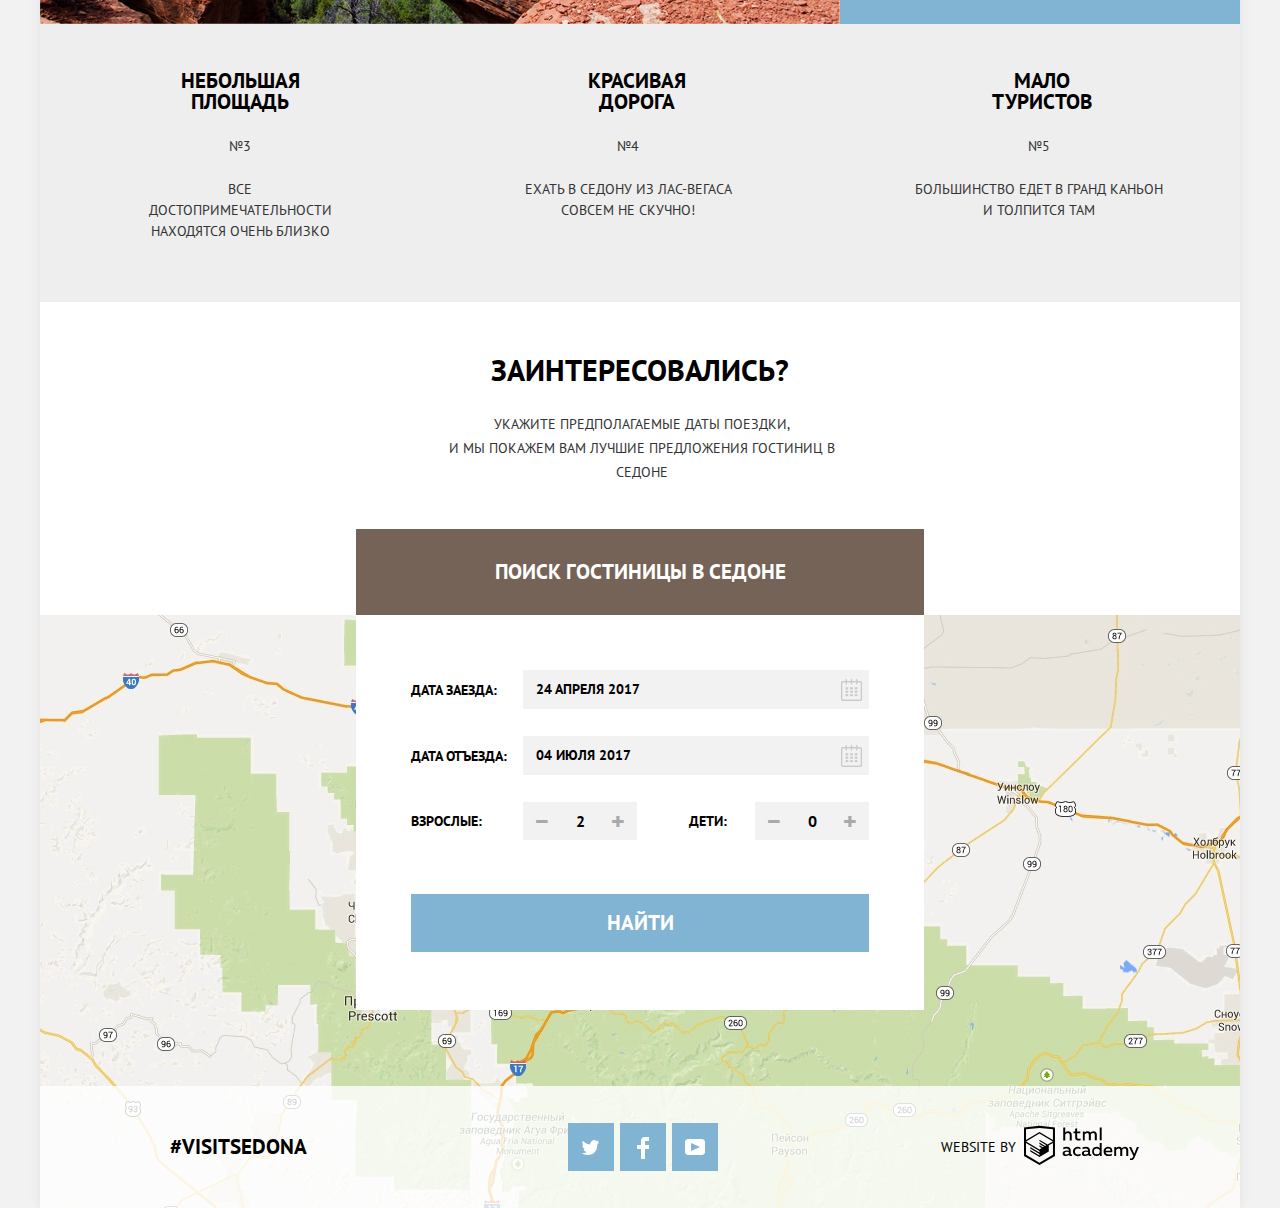
==== commit 8ec870a2: "исправление замечаний 1" ====
--- a/index.html
+++ b/index.html
@@ -13,13 +13,13 @@
 	<header class="main-header">
 		<nav class="main-navigation">
 			<a class="main-header-logo" href="index.html">
-				<img src="img/logo.png" width="140" height="72" alt="Логотип системы бронирования гостиниц города Седона">
+				<img src="img/logo.svg" width="140" height="72" alt="Логотип системы бронирования гостиниц города Седона">
 			</a>
 			<ul class="site-navigation">
-				<li><a class="site-navigation-item" href="info.html">Информация</a></li>
-				<li><a class="site-navigation-item" href="photo.html">Фото и видео</a></li>
-				<li><a class="site-navigation-item" href="map.html">Карта штата</a></li>
-				<li><a class="site-navigation-item" href="inner.html">Гостиницы</a></li>
+				<li class="site-navigation-list"><a class="site-navigation-item" href="info.html">Информация</a></li>
+				<li class="site-navigation-list"><a class="site-navigation-item" href="photo.html">Фото и видео</a></li>
+				<li class="site-navigation-list"><a class="site-navigation-item" href="map.html">Карта штата</a></li>
+				<li class="site-navigation-list"><a class="site-navigation-item" href="inner.html">Гостиницы</a></li>
 			</ul>
 		</nav>
 	</header>
@@ -28,7 +28,7 @@
 		<section class="welcome">
 			<h2 class="visually-hidden">Приветствие</h2>
 			<img class= "welcome-view" src="img/welcome.jpg" width="1200" height="510" alt="Панорама">
-			<div class="welcome-first"><p class="welcome-first-text">Седона - небольшой городок в Аризоне, заслуживающий большего!</p></div>
+			<div class="welcome-first"><p class="welcome-first-text">Седона ─ небольшой городок в Аризоне, заслуживающий большего!</p></div>
 			<p class="welcome-reasons">Рассмотрим 5 причин,по которым Седона круче, чем Гранд каньон</p>
 		</section>
 		<section class="features">
@@ -37,10 +37,10 @@
 				<div class="features-list-details">
 					<h3>Настоящий городок</h3>
 					<p class="features-list-details-num">№1</p>
-					<p class="features-list-details-one">Седона — не аттракцион для туристов, там течет своя жизнь</p>
+					<p class="features-list-details-one">Седона − не аттракцион для туристов, там течет своя жизнь</p>
 				</div>
 				<div class="features-list-view">
-					<img src="img/ViewTown.jpg" width="800" height="256" alt="Виды города">
+					<img src="img/view-town.jpg" width="800" height="256" alt="Виды города">
 				</div>
 			</div>
 			<ul class="features-items-main">
@@ -62,7 +62,7 @@
 			</ul>
 			<div class="features-list">
 				<div class="fetchers-list-view">
-					<img src="img/ViewCanyon.jpg" width="800" height="256" alt="Виды каньона">
+					<img src="img/view-canyon.jpg" width="800" height="256" alt="Виды каньона">
 				</div>
 				<div class="features-list-details">
 					<h3>Там есть Мост дьявола</h3>
@@ -103,14 +103,14 @@
 					<div class="booking-search-form-check">
 						<label class="booking-search-form-check-label" for="check-in">Дата заезда:</label>
 						<div class="booking-search-form-check-box">
-							<input class="booking-search-form-check-input" type="text" id="check-in" value="24 апреля 2019">
+							<input class="booking-search-form-check-input" type="text" id="check-in" value="24 апреля 2017">
 							<button class="booking-search-form-check-button" type="button"></button>
 						</div>
 					</div>
 					<div class="booking-search-form-check">
 						<label class="booking-search-form-check-label" for="check-out">Дата отъезда:</label>
 						<div class="booking-search-form-check-box">
-							<input class="booking-search-form-check-input" type="text" id="check-out" value="04 июля 2019">
+							<input class="booking-search-form-check-input" type="text" id="check-out" value="04 июля 2017">
 							<button class="booking-search-form-check-button" type="button"></button>
 						</div>
 					</div>
--- a/css/style.css
+++ b/css/style.css
@@ -1,16 +1,12 @@
-﻿body{
-
-	
+﻿body {
 	margin:0 auto;
 	padding: 0;
-	
-	font-family: "PT Sans", Arial, sans-serif;
+	font-family: "PT Sans", "Arial", sans-serif;
 	font-size: 21px;
 	font-weight: bold;
 	line-height: 21px;	
 	text-transform: uppercase;
 	color: #000000;
-	
 	background-color: #ffffff;
 	width: 1200px;
 	box-shadow: 0 0 10px #e1e1e1;
@@ -18,82 +14,111 @@
 
 html {
 	background: #f2f2f2;
-	
-}
-
-
-a{
+}
+
+a {
 	text-decoration: none;
 	color: inherit;
 }
 
-
-.main-navigation{
+.main-navigation {
 	font-size: 14px;
 	line-height: 26px;	
 	color: #000000;
 	background-color: #ffffff;
 }
 
-.site-navigation-item:hover{
+
+.site-navigation {
+	display: flex;
+	box-sizing: border-box;
+	padding-left: 0px;
+	padding-left: 72px;
+	padding-right: 72px;
+
+}
+
+.site-navigation-list {
+	width: 240px;
+}
+
+.site-navigation li:nth-child(1) {
+	text-align: left;
+}
+
+.site-navigation li:nth-child(2) {
+	text-align: left;
+	margin-left: 0;
+
+}
+
+.site-navigation li:nth-child(3) {
+	text-align: right;
+	margin-left: 91px;
+}
+
+.site-navigation li:nth-child(4) {
+	text-align: right;
+}
+
+
+
+.site-navigation-item:hover {
 	color: #81b3d2;
 }
-.site-navigation-item:focus{
-	color: rgba(0, 0, 0, 0.3)
-	;
-}
-.site-navigation-item:active{
+
+.site-navigation-item:focus {
+	color: rgba(0, 0, 0, 0.3);
+}
+
+.site-navigation-item:active {
 	color: #766357;
 }
 
-.site-navigation{
+.site-navigation {
 	list-style:none;
 	width: 1200px;
 }
-.site-navigation a{
-	color: #000000;
-}
+
+.site-navigation a {
+	color: #000000;
+}
+
 .welcome {
-	
 	font-size: 21px;
 	line-height: 26px;	
 	color: #000000;
-	
 	background-image: url(img/welcome.png);
 	background-image: url(img/background-photo.jpg);
 	background-position: top center;
-	background-color: #ffffff
+	background-color: #5c5b61;
 }
 
 .welcome {
-	
 	font-size: 21px;
 	line-height: 26px;	
 	color: #000000;
 	text-align: center;
-	
-	background-color: #ffffff
+	background-color: #ffffff;
 }
 
 .welcome-reasons {
-	
 	font-size: 14px;
 	line-height: 26px;	
 	font-weight: normal;
 	color: #333333;
 	text-align: center;
-	
 	background-color: #ffffff
 }
 
 .visually-hidden {
-	position: absolute !important;
+	position: absolute;
 	clip: rect(1px 1px 1px 1px); /* IE6, IE7 */
 	clip: rect(1px, 1px, 1px, 1px);
-	padding:0 !important;
-	border:0 !important;
-	height: 1px !important; 
-	width: 1px !important; 
+	padding:0;
+	border:0;
+	height: 1px; 
+	width: 1px; 
 	overflow: hidden;
 }
 
@@ -102,36 +127,38 @@
 .features-list {
 	list-style: none;
 }
+
 .features-items-main {
 	list-style: none;
 }
+
 .features-item-main {
 	list-style: none;
 }
+
 .features-item {
 	list-style: none;
 }
+
 .features-item {
 	text-align: center;
 }
 
 .features-list-details {
 	text-align: center;
+	background-color: #81b3d2;	
+}
+
+.features-list-details h3 {
+	font-size: 21px;
+	line-height: 21px;
+	color: #ffffff;
 	background-color: #81b3d2;
-	
-}
-.features-list-details h3{
-	font-size: 21px;
-	line-height: 21px;
-	color: #ffffff;
-	
-	background-color: #81b3d2;
-	
 	width: 151px;
 	margin-top: 46px;
 	margin-left: 124px;
-	
-}
+}
+
 .features-list-details-num {
 	font-size: 14px;
 	line-height: 21px;
@@ -141,69 +168,60 @@
 	background-color: #81b3d2;
 }
 
-.features-list-details p{
+.features-list-details p {
 	font-size: 14px;
 	line-height: 21px;
 	font-weight: normal;
 	color: #ffffff;
-	
-
-	
 	background-color: #81b3d2
-	
 }
 
 .features-list-details-one {
 	width: 286px;
 	margin: 22px 0 0 56px;
 }
+
 .features-list-details-two {
 	width: 306px;
 	margin: 22px 0 0 45px;
 }
+
 .features-items-main {
 	color: #000000;
 	background-color: #ffffff;
 	margin: 0px;
-	text-align: center;
-	
+	text-align: center;	
 }
 
 .features-items-main ul {
 	 	padding-left: 0px;
 }
 
-.features-items-main h4{
+.features-items-main h4 {
 	font-size: 21px;
 	line-height: 21px;
 	color: #000000;
 	margin-top: 26px;
   margin-bottom: 24px;
-	
-	background-color: #ffffff;
-	
-}
-.features-items-main p{
-	font-size: 14px;
+	background-color: #ffffff;
+}
+
+.features-items-main p {
+	font-size: 14px;
+	font-weight: normal;
 	line-height: 21px;
 	color: #333333;
-	
-	background-color: #ffffff;
-	
-}
-
-
+	background-color: #ffffff;
+}
 
 .features-items-main-hotel p {
-	width: 252px;
-}
-
+	width: 263px;
+}
 
 .features-items-main-meal p {
 	width: 286px;
 }
 
-
 .features-items-main-gift p {
 	width: 273px;
 }
@@ -211,46 +229,43 @@
 .features-item {
 	background-color: #eeeeee;
 }
-.features-item h3{
+
+.features-item h3 {
 	font-size: 21px;
 	line-height: 21px;
 	color: #000000;
-	
 	background-color: #eeeeee;
 }
-.features-item span{
+
+.features-item span {
 	font-size: 14px;
 	line-height: 21px;
 	font-weight: normal;
 	color: #333333;
-	
 	background-color: #eeeeee;
 }
 
-.features-item p{
+.features-item p {
 	font-size: 14px;
 	line-height: 21px;
 	font-weight: normal;
 	color: #333333;
 	margin-top: 22px;
 	margin-bottom: 0;
-	
 	background-color: #eeeeee;
 }
 
-
 /* стилизация формы поиска отеля */
-
 
 .features {
 	position: relative;
 	z-index: 1;
 }
+
 .booking {
 	font-size: 30px;
 	line-height: 36px;
-	color: #000000;
-	
+	color: #000000;	
 	background-color: #ffffff;
 	text-align: center;
 	position: relative;
@@ -264,33 +279,30 @@
 	color: #000000;
 	margin: 0;
 }
-.booking p{
+
+.booking p {
 	font-size: 14px;
 	line-height: 24px;
 	font-weight: normal;
 	color: #333333;
 	background-color: #ffffff;
 	margin-top: 24px;
-	margin-bottom: 46px;
+	margin-bottom: 45px;
 	margin-left: 382px;
 	width: 440px;
-	
 }				
 
-.booking-search-button a{
+.booking-search-button a {
 	font-size: 21px;
 	line-height: 26px;
 	text-transform: uppercase;
 	text-align: center;
 	color: #ffffff;
 	width: 568px;
-	
-	
 	background-color: #766357;
 	padding-bottom:30px;
 	padding-top: 30px;
 	margin: 0 auto;
-	
 	display: block;
 }
 
@@ -303,19 +315,18 @@
 .booking-search-button a:hover {
 	background-color: #604e43;
 }
+
 .booking-search-button a:active {
 	background-color: #503e33;
 	color: rgba(255, 255, 255, 0.3);
 }
-
 
 .booking-form {
 	text-align: center;
 	padding:55px 55px;
 	width: 568px;
 	height: 395px;
-	background-color: #ffffff;
-	
+	background-color: #ffffff;	
 }
 
 .booking-search-form {
@@ -331,59 +342,51 @@
 	width: 346px;
 	background-color: #f2f2f2;
 }
+
 .booking-search-form-check-input:hover {
 	background-color: #ebebeb;
 	border-color: #ebebeb;
-}	
+}
+
 .booking-search-form-check-input:focus {
 	background-color: #ffffff;
 	border-color: #e5e5e5;
 	border-width: 2px;
-}	
+}
+
 .booking-search-form-check-input {
 	font: inherit;
 	color: #000000;
 	text-transform: uppercase;
 	border-color: #f2f2f2;
 	border-style: solid;
-
 	background-color: #f2f2f2;
 	outline: none;
 	width: 312px;
-	
-	box-sizing: border-box;
-	padding-top: 6px;
-	padding-bottom: 6px;
-	padding-left: 15px;
-}
-
-
-
-.booking-search-form-check-button  {
+	box-sizing: border-box;
+	padding-top: 4px;
+	padding-bottom: 5px;
+	padding-left: 11px;
+}
+
+.booking-search-form-check-button {
   background-image: url("..//img/calendar.png");
   background-position: center;
   background-repeat: no-repeat;
   background-color: #f2f2f2;
-  
   border: 1px #f2f2f2;
   outline: none;
   padding: 0;
   width: 36px;
- 
-  
 }
 
 .booking-search-form-check-button:hover {
-	
-	background-image: url("..//img/calendar_hover.png");
+	background-image: url("..//img/calendar-hover.png");
 }
 
 .booking-search-form-check-button:active {
-	
-	background-image: url("..//img/calendar_focus.png");
-}
-
-
+	background-image: url("..//img/calendar-focus.png");
+}
 
 .booking-search-form-person-input {
 	background-color: #f2f2f2;
@@ -391,8 +394,7 @@
 	width: 38px;
 	height: 38px;
 	text-align: center;
-	padding: 0;
-	
+	padding: 0;	
 	font-size: 16px;
 	color: #000000;
 	font-weight: bold;
@@ -413,12 +415,10 @@
 .booking-search-form-person-button:hover {
 	cursor: pointer;
 	color: #81b3d2;
-	
 }
 .booking-search-form-person-button:active {
 	cursor: pointer;
 	color: #000000;
-	
 }
 
 .booking-search-form-button {
@@ -428,48 +428,40 @@
 	color: #ffffff;
 	text-transform: uppercase;
 	font-weight: bold;
-	
 	width: 458px;
 	height: 58px;
 	border: none;
 	background-color: #81b3d2;
 }	
 
-.booking-search-form-button:hover{
+.booking-search-form-button:hover {
 	background-color: #669ec0;
 	cursor: pointer;
 }
 
-.booking-search-form-button:active{
+.booking-search-form-button:active {
 	background-color: #5496bd;
 	color: rgba(255, 255, 255, 0.3)
 }
 
-			
-/* стилизация секции карт*/
-
-
-
-
 /*стилизация footer*/
 
 .main-footer {
 	color: #000000;
-
-	background-color: #ffffff;
-}
-
-.main-footer p{
+	background-color: #ffffff;
+}
+
+.main-footer p {
 	font-size: 21px;
 	line-height: 26px;
 }
 
-.main-footer ul{
-		list-style:none;
+.main-footer ul {
+	list-style:none;
 }
 	
-.main-footer-inner ul{
-		list-style:none;
+.main-footer-inner ul {
+	list-style:none;
 }
 	
 .footer-social-button {
@@ -480,45 +472,46 @@
 	vertical-align: middle;
 	text-align: center;
 	padding-top: 14px;
+	margin-left: 3px;
+	margin-right: 3px;
 }	
 
-.footer-social-button:hover{
+.footer-social-button:hover {
 	background-color: #669ec0;
 }
 
-.footer-social-button:active{
+.footer-social-button:active {
 	background-color: #5496bd;
 	color: #ffffff;
 }
-.footer-social-button:active .footer-sotial-path{
+
+.footer-social-button:active .footer-sotial-path {
 	opacity: 0.3;
 }
 
-.footer-sotial-path:active{
-
-}
-
-.main-footer span{
+.footer-sotial-path:active {
+
+}
+
+.main-footer span {
 	font-size: 14px;
 	line-height: 26px;
 	font-weight: normal;
 }	
 
-.main-footer-inner span{
+.main-footer-inner span {
 	font-size: 14px;
 	line-height: 26px;
 	font-weight: normal;
 }	
 
-
 .footer-logo-html-academy {
-
 	width:115px;
 	height:41px;
 	color: #000000;	
-	
-}
-
+	margin-left: 8px;
+	margin-right: 14px;
+}
 
 .footer-logo-html-academy:hover .footer-logo-html-academy-fill {
 	fill: #81b3d2;
@@ -527,34 +520,27 @@
 	fill: #ebebeb;
 }
 
-
-
 /*стилизация страницы с отелями*/
-
 
 .hotels {
 	padding-left:74px;
 	padding-right:74px;
 }
 
-.hotels-list {
-	
+.hotels-list {	
 	background-color: #ffffff;
 	padding-left: 0;
 	margin: 0;
 }		
 
-
 .hotels-list-item-details {
 	text-decoration: none;
 	font-size: 14px;
 	line-height: 21px;
-	color: #ffffff;
-	
+	color: #ffffff;	
 	background-color: #81b3d2;
 	width: 110px;
 	padding: 5px 16px 5px 16px;
-	
 }		
 
 .hotels-list-item-details:hover {
@@ -572,13 +558,10 @@
 	font-size: 14px;
 	line-height: 21px;
 	color: #ffffff;
-	
 	background-color: #766357; 
 	width: 140px;
 	padding: 5px 16px 5px 16px;
-	
 }	
-
 
 .hotels-list-item-booking:hover {
 	color:#ffffff;
@@ -587,22 +570,17 @@
 
 .hotels-list-item-booking:active {
 	color:rgba(255, 255, 255, 0.3);
-	background-color: #503e33;}
-
+	background-color: #503e33;
+}
 
 .hotels-sort h3 {
 	font-size: 21px;
 	line-height: 26px;
 	color: #000000;
 	margin: 0;
-	padding-left: 46px;
-	
+	padding-left: 40px;	
 	background-color: #ffffff;
 }	
-
-
-
-
 
 .hotels-sort-list-item {
 	font-size: 12px;
@@ -610,67 +588,52 @@
 	font-weight: normal;
 	color: #cacaca;
 	border-bottom: 1px dotted #81b3d2;
-	margin-left: 32px;
-	
+	margin-left: 34px;	
 	background-color: #ffffff;
 }	
 	
 .hotels-sort-list-item:hover {
-	
 	color: #81b3d2;
-
-	
 }		
 .hotels-sort-list-item:active {
-	
 	color: #000000;
 	text-decoration: none;
 	border-bottom-color: transparent;
 }	
 	
-	
-	
-	
-
 .hotels-list h3 {
 	font-size: 21px;
 	line-height: 26px;
 	color: #000000;
-	
 	background-color: #ffffff;
 	margin-bottom: 10px;
 }	
 
-.hotels-list-item-hotel{
+.hotels-list-item-hotel {
 	font-size: 21px;
 	line-height: 26px;
 	font-weight: bold;
 	color: #000000;
 }
 
-.hotels-list-item-hotel:hover{
+.hotels-list-item-hotel:hover {
 	color: #81b3d2;
 }
 
-.hotels-list-item-hotel:active{
+.hotels-list-item-hotel:active {
 	color: rgba(0, 0, 0, 0.3);
 }
 
 .hotels-list-item-price {
-	
 	display: flex;
 	box-sizing: border-box;
 	justify-content: space-between;
 	width: 180px;
 	padding-top: 7px;
 	padding-bottom: 18px;
-
 	list-style: none;
 	padding-left: 0;
-
-}
-
-
+}
 
 .hotels-list p {
 	margin-top: 0;
@@ -681,36 +644,27 @@
 	font-size: 14px;
 	line-height: 21px;
 	font-weight: normal;
-	color: #333333;
-	
+	color: #333333;	
 	background-color: #ffffff;
 }	
 
 .hotels-list-item-star {
 	list-style:none;
 }
+
 .hotels-list-item-rang {
 	font-size: 14px;
 	line-height: 21px;
 	font-weight: normal;
-	color: #666666;
-	
+	color: #666666;	
 	background-color: #f2f2f2;
 	margin: 46px 0 0 0;
-	padding: 6px 15px 6px 15px;
-}
+	padding: 6px 12px 6px 15px;
+}
+
 /*--------------сеточные стили----------------------------*/
 
-/*временно для сетки
-body{
-
-	background-image: url('../img/sedona-index_background.jpg');
-	background-position: top center;
-	background-color: rgba(0,0,0,0.5);
-	background-size: 1372px auto;
-	background-repeat: no-repeat;
-}
-*/
+
 .main-navigation {
 	position: relative;
 	margin-top: 0px;
@@ -718,17 +672,10 @@
 	width: 100%;
 	box-sizing: border-box;
 	justify-content: center;
-	background-color: #ffffff;
-	
-}
-
-.site-navigation {
-	display: flex;
-	box-sizing: border-box;
-	justify-content: space-between;
-	padding-left: 0px;
-	
-}
+	background-color: #ffffff;	
+}
+
+
 
 .main-header-logo {
 	position: absolute;
@@ -738,45 +685,31 @@
 	transform: translateX(-50%);
 }
 
-.site-navigation {
-	padding-left: 72px;
-	padding-right: 72px;
-}
-
-.site-navigation li:nth-child(2) {
-	margin-right: 250px;
-}
-
-.site-navigation li:nth-child(3) {
-	margin-right: 26px;
-}
 
 
 .welcome-first {
 	position: relative;
-	margin-top: 52px;
-	margin-bottom: 24px;
-	
-
+	margin-top: 54px;
+	margin-bottom: 28px;
 }
 
 .welcome-first-text {
-	width: 456px;
+	width: 440px;
 	margin: 0 0 0 380px;
-	
 }
 
 .welcome-reasons {
-	margin-bottom: 54px;
-}
+	margin-bottom: 52px;
+}
+
 .welcome-first::before {
 	content:"";
 	position: absolute;
-	top: -117px;
+	top: -115px;
 	left: 0;
 	width: 100%;
 	height: 60px;
-	background-image: url('../img/polygon.png');
+	background-image: url("../img/polygon.png");
 }
 
 .welcome-mask {
@@ -798,15 +731,12 @@
 	box-sizing: border-box;
 	margin:0;
 	width: 400px;
-	flex-direction: column;
-	
-}
-
+	flex-direction: column;	
+}
 
 .features-items-main {
 	display: flex;
-	justify-content: space-between;
-	
+	justify-content: space-between;	
 }
 
 .features-second {
@@ -826,8 +756,8 @@
 	flex-basis: 400px;
 	margin:0;
 	align-items: flex-start;
-	padding-left: 73px;
-	padding-right: 63px;
+	padding-left: 71px;
+	padding-right: 61px;
 	padding-top: 60px;
 	padding-bottom: 68px;
 }
@@ -848,31 +778,30 @@
 }
 
 .features-item-sight h3{
-	
 	margin-top: 0;
-	
-}
+}
+
 .features-item-fun {
 	width: 262px;
 	text-align: center;
 }
+
 .features-item-fun h3 {
 	width: 100px;
 	margin-top: 0;
 	margin-left: 90px;
-
 }
 
 .features-item-empty {
 	width: 254px;
 }
+
 .features-item-empty h3 {
 	margin-top: 0;
 	width: 100px;
 	margin-left: 80px;
 }	
-	
-	
+		
 .booking-form {
 	display: flex;
 	box-sizing: border-box;
@@ -886,15 +815,14 @@
 }
 
 .booking-form--hidden {
-opacity:0;	
-transform: translate(-50%, -100%);
+    opacity:0;	
+    transform: translate(-50%, -100%);
 }
 
 .booking-form--showed {
-opacity:1;	
-transform: translate(-50%, 0);
-}
-
+ opacity:1;	
+ transform: translate(-50%, 0);
+}
 
 .booking-form--nojs {
 	opacity: 1;
@@ -902,39 +830,29 @@
 	transition: none; 
 }
 
-
-
-
-.booking-search-form-check{
+.booking-search-form-check {
 	display: flex;
 	box-sizing: border-box;
 	justify-content: space-between;
 	margin: 0 auto;
-	margin-bottom: 30px;
+	margin-bottom: 27px;
 	align-items: center;
-
-}
-
-
-
-
+}
 
 .booking-search-form-person {
 	display: flex;
 	box-sizing: border-box;
 	justify-content: space-between;
 	margin: 0 auto;
-	margin-bottom: 55px;
-	
-}
-
-.booking-search-form-person-adalt{
+	margin-bottom: 54px;	
+}
+
+.booking-search-form-person-adalt {
 	display: flex;
 	box-sizing: border-box;
 	justify-content: space-between;
 	width: 226px;
 	align-items: center;
-
 }
 
 .booking-search-form-person-kids{
@@ -943,7 +861,6 @@
 	justify-content: space-between;
 	width: 180px;
 	align-items: center;
-
 }
 
 .booking-search-form-person-box {
@@ -951,19 +868,13 @@
 	box-sizing: border-box;
 	width: 114px;
 }
-
-
 
 .maps {
 	height: 593px;
-	background-image: url(..//img/map.png);
-
-	
-	
+	background-image: url(..//img/map.jpg);	
 }
 body {
 	position: relative;
-	
 }
 
 .main-footer {
@@ -995,25 +906,20 @@
 	width: 100%;
 }
 
-
-
-
 .main-footer-text{
 	width: 240px;
 	text-align: center;
-}
-
-
+	margin-left: 5px;
+}
 
 .footer-sotial-list {
 	display: flex;
 	box-sizing: border-box;
-	justify-content: space-between;
 	padding-left: 0;
 	margin: 0;
 	align-items: center;
-	width: 160px;
-	
+	justify-content: center;
+	width: 240px;	
 }
 
 .main-footer-logo {
@@ -1036,9 +942,9 @@
 .hotels-sort-list {
 	display: flex;
 	box-sizing: border-box;
-	width: 900px;
+	width: 906px;
 	list-style: none;
-	padding-left:46px;
+	padding-left:50px;
 	align-items: center;
 	margin: 0;
 }
@@ -1048,6 +954,7 @@
 	line-height: 18px;
 	font-weight: normal;
 	color: #000000;
+	padding-right: 2px;
 }
 
 .hotels-sort-list-arrows {
@@ -1079,52 +986,48 @@
 	display: flex;
 	box-sizing: border-box;
 	border-bottom: 3px solid #f2f2f2;
-	
-}
+}
+
 .hotels-list-item-view {
-padding-top: 28px;
-}
-
+    padding-top: 30px;
+}
 
 .hotels-list-item-name {
 	width: 260px;
 	margin-right: 517px;
 	margin-left: 30px;
-	margin-bottom: 32px;
-	margin-top: 24px;
-	
-	
+	margin-bottom: 30px;
+	margin-top: 26px;	
 }
 
 .hotels-list-item-name-button {
 	display: flex;
 	box-sizing: border-box;
 	justify-content: space-between;
-	width: 260px;
-	
+	width: 255px;
 }
 
 .hotels-list-item-name-more {
 	display: block;
-
 }
 
 .hotels-list-item-stars {
 	text-align: right;
-	
 	padding-left: 0;
-	margin-top: 28px;
-	margin-bottom: 38px;
+	padding-right: 3px;
+	margin-top: 27px;
+	margin-bottom: 44px;
 }
 
 .hotels-list-item-star {
 	background-image: url("..//img/star.svg");
 	background-repeat: no-repeat;
 }
+
 .hotels-list-item-star {
 	display: inline-block;
 	vertical-align: middle;
-	width: 22px;
+	width: 17px;
 	height: 17px;
 }
 
@@ -1134,25 +1037,22 @@
 	background-position: 0 center;
 }
 
-.filtres-form {
-	
+.filtres-form {	
 	font-size: 14px;
 	line-height: 21px;
 	font-weight: normal;
 	color: #ffffff;
-	
 	display: flex;
 	box-sizing: border-box;
 	justify-content: space-between;
 }
 
-.filtres-form h3{
+.filtres-form h3 {
 	font-size: 16px;
 	line-height: 21px;	
 	color: #ffffff;
-	margin-bottom: 20px;
+	margin-bottom: 23px;
 	margin-top: 0;
-	
 }
 
 .filtres-form-lists {
@@ -1161,18 +1061,13 @@
 	justify-content: space-between;
 	align-content: space-between;
 	width: 564px;
-	padding-left: 68px;
-	
-	padding-top: 33px;
-	padding-bottom: 10px;
-	
+	padding-left: 72px;
+	padding-top: 29px;
+	padding-bottom: 7px;
 }
 
 .filtres-form-checkbox {
-	
-	width: 240px;
-	
-	
+	width: 236px;
 }
 
 .filtres-form-checkbox-list {
@@ -1181,12 +1076,13 @@
 }
 
 .filtres-form-checkbox-list-item {
-	margin-bottom: 25px;
+	margin-bottom: 26px;
 }
 
 .filtres-form-checkbox-list-item label {
 	position: relative;
 }
+
 .filtres-form-checkbox-list-item label {
 	cursor: pointer;
 }
@@ -1197,29 +1093,26 @@
 	background-repeat: no-repeat;
 	background-position: center;
 	top: -4px;
-	left: -40px;
+	left: -43px;
 	width: 30px;
-	height: 30px;
-	
-}
+	height: 30px;	
+}
+
 .filtres-form-checkbox-list-item input+label::before {
 	cursor: pointer;
 }
 
-
 .filtres-form-checkbox-list-item input:not(:checked)+label::before {
 	background-image: url("../img/checkbox-off.png");
 }
 
 .filtres-form-checkbox-list-item input:checked+label::before {
 	background-image: url("../img/checkbox-on.png");
-	background-position: 3px center;
-	
+	background-position: 3px center;	
 }
 
 .filtres-form-checkbox-list-item input:disabled+label::before {
 	opacity: 0.3;
-	
 }
 
 /*стилизация ползунков*/
@@ -1230,82 +1123,69 @@
 	margin-right: 72px;
 	color: #ffffff;
 	text-transform: uppercase;
-	
 }
 
 .filter-ranger-title {
 	margin-bottom: 9px;
-	
 	font-weight: 600;
 	font-size: 16px;
 	line-height: 21px;
-	
 }
 
 .price-controls {
 	position: relative;
-	
-	height: 36px;
+	height: 33px;
 	margin-bottom: 20px;
-	
 	font-size: 0;
-	
 	border: 2px solid #ffffff;
 	border-radius: 2px;
-	
-}
+}
+
 .price-controls::after {
 	content:"";
-	position: absolute;
-	
+	position: absolute;	
 	width: 2px;
 	height: 22px;
-	
 	background: #ffffff;
-	
 	top: 50%;
 	left: 50%;
 	transform: translate(-50%, -50%);
 }
 
-
-.price-controls label{
+.price-controls label {
 	display: inline-block;
 	vertical-align: middle;
-	
-	font-size: 14px;
-	line-height: 38px;
-	vertical-align: top;
-	
+	font-size: 14px;
+	line-height: 33px;
 	cursor: pointer;
-	
-}
-
-.price-controls .min-price, 
+}
+
+.price-controls .min-price {
+	width: 90px;
+	padding-left: 63px;
+}
+ 
 .price-controls .max-price {
 	width: 90px;
-	padding-left: 65px;
+	padding-left: 56px;
 }
 
 .price-controls input {
 	width: 50px;
 	margin: 0;
-	
 	color: inherit;
-	font: inherit;
-	
+	font-size: 14px;
 	background: none;
 	border: none;
 }
 
 .range-controls {
 	position: relative;
-	
 	margin-bottom: 32px;
 }
+
 .range-controls .scale {
-	height: 2px;
-	
+	height: 2px;	
 	background: rgba(255, 255, 255, 0.3);
 }
 
@@ -1313,29 +1193,24 @@
 	position: absolute;
 	top: 0;
 	left:0;
-	
 	width: 80%;
 	height: 2px;
-	
 	background: #ffffff;
 }
+
 .range-toggle {
 	position: absolute;
-	top: -9px;
-	
+	top: -9px;	
 	width: 4px;
 	height: 4px;
-	
 	background: #ababab;
 	border: 8px solid #ffffff;
-	
 	border-radius: 50%;
 	box-shadow: 0 2px 1px 0 rgba(0, 1, 1, 0.2 );
 	cursor: pointer;
 }
 
 .range-toggle:hover {
-
 	border: 10px solid #ffffff;
 }
 
@@ -1348,23 +1223,21 @@
 }
 
 .btn-transparent {
-	display: block;
-	margin: 0 auto;
+	display: flex;
+	box-sizing: border-box;
+	margin-left: 82px;
 	padding: 6px 35px;
-	
 	font-size: 14px;
 	line-height: 20px;
 	color: #ffffff;
 	text-transform: uppercase;
-	
 	background: transparent;
 	border: 2px solid #ffffff;
 	border-radius: 2px;
 	cursor: pointer;
-	
-}
+}
+
 .btn-transparent:hover {
-	color: #000000;
-	
+	color: #000000;	
 	background: #ffffff;
 }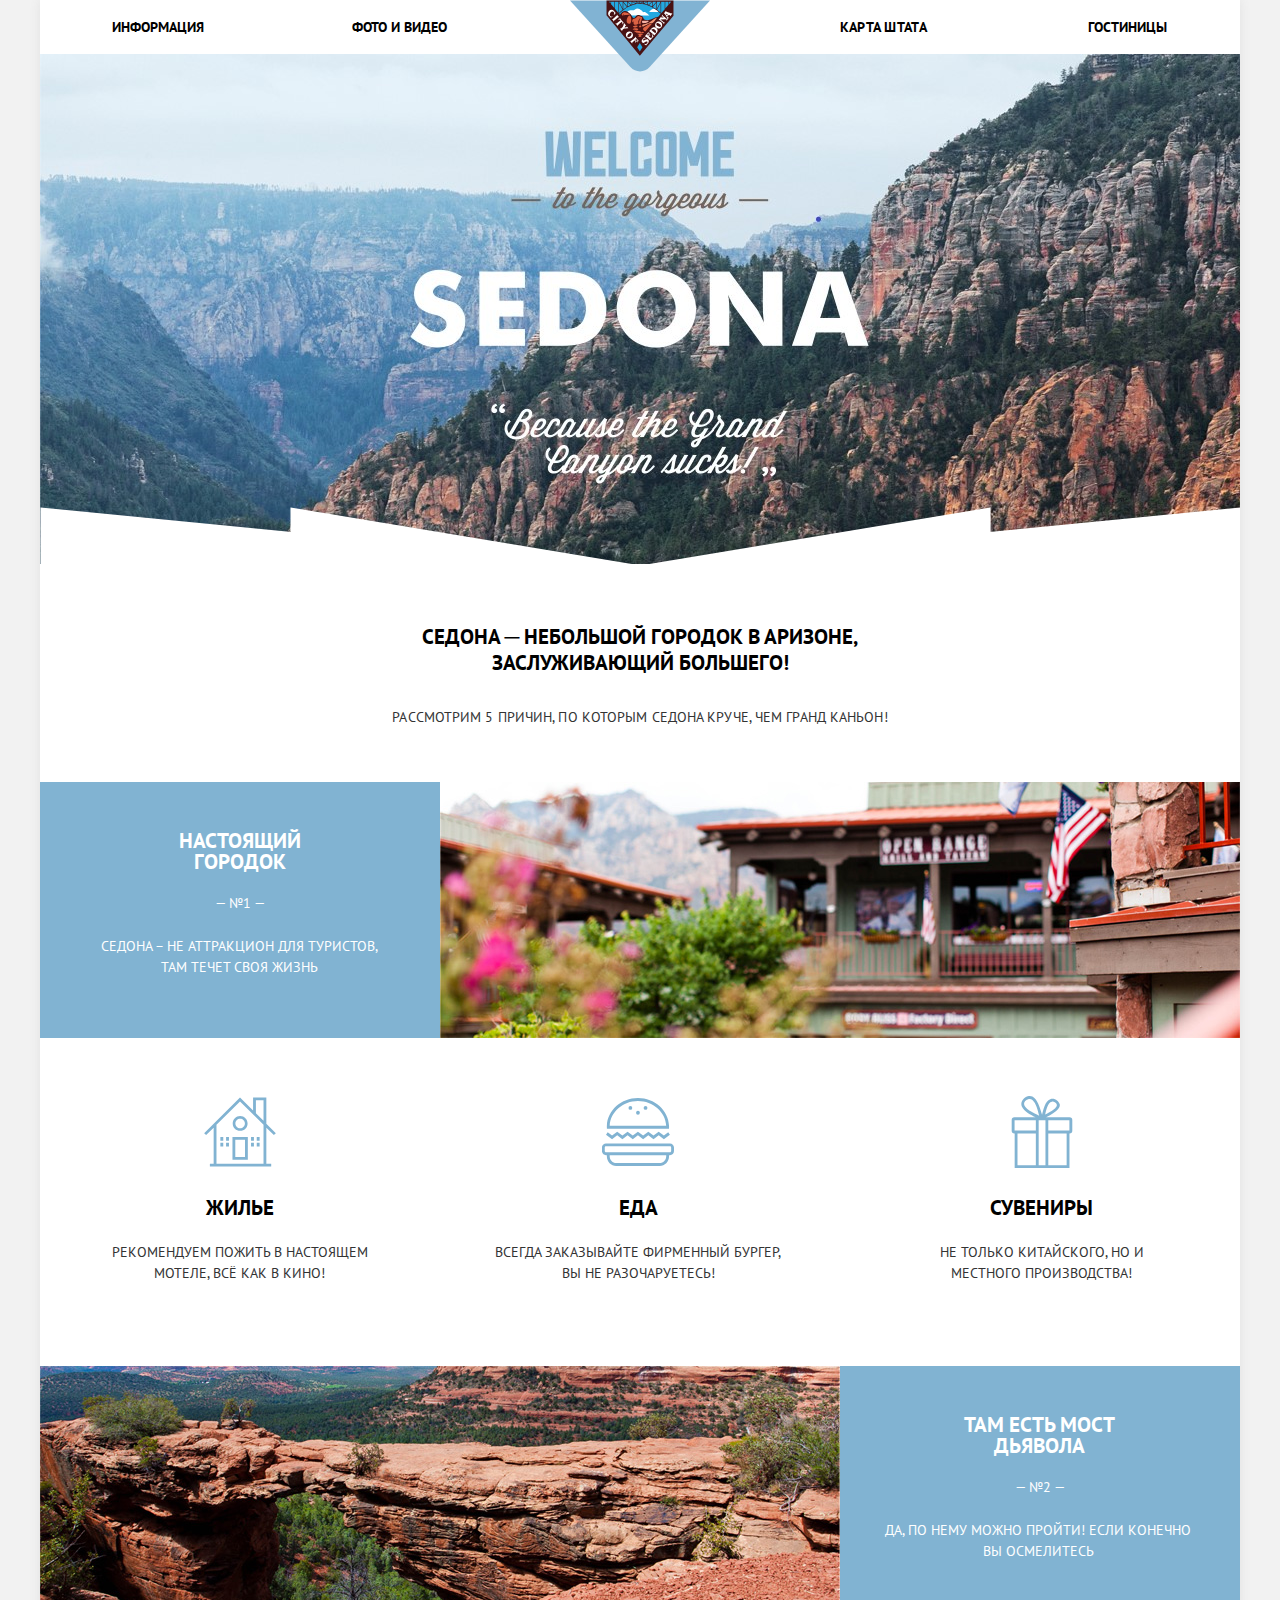
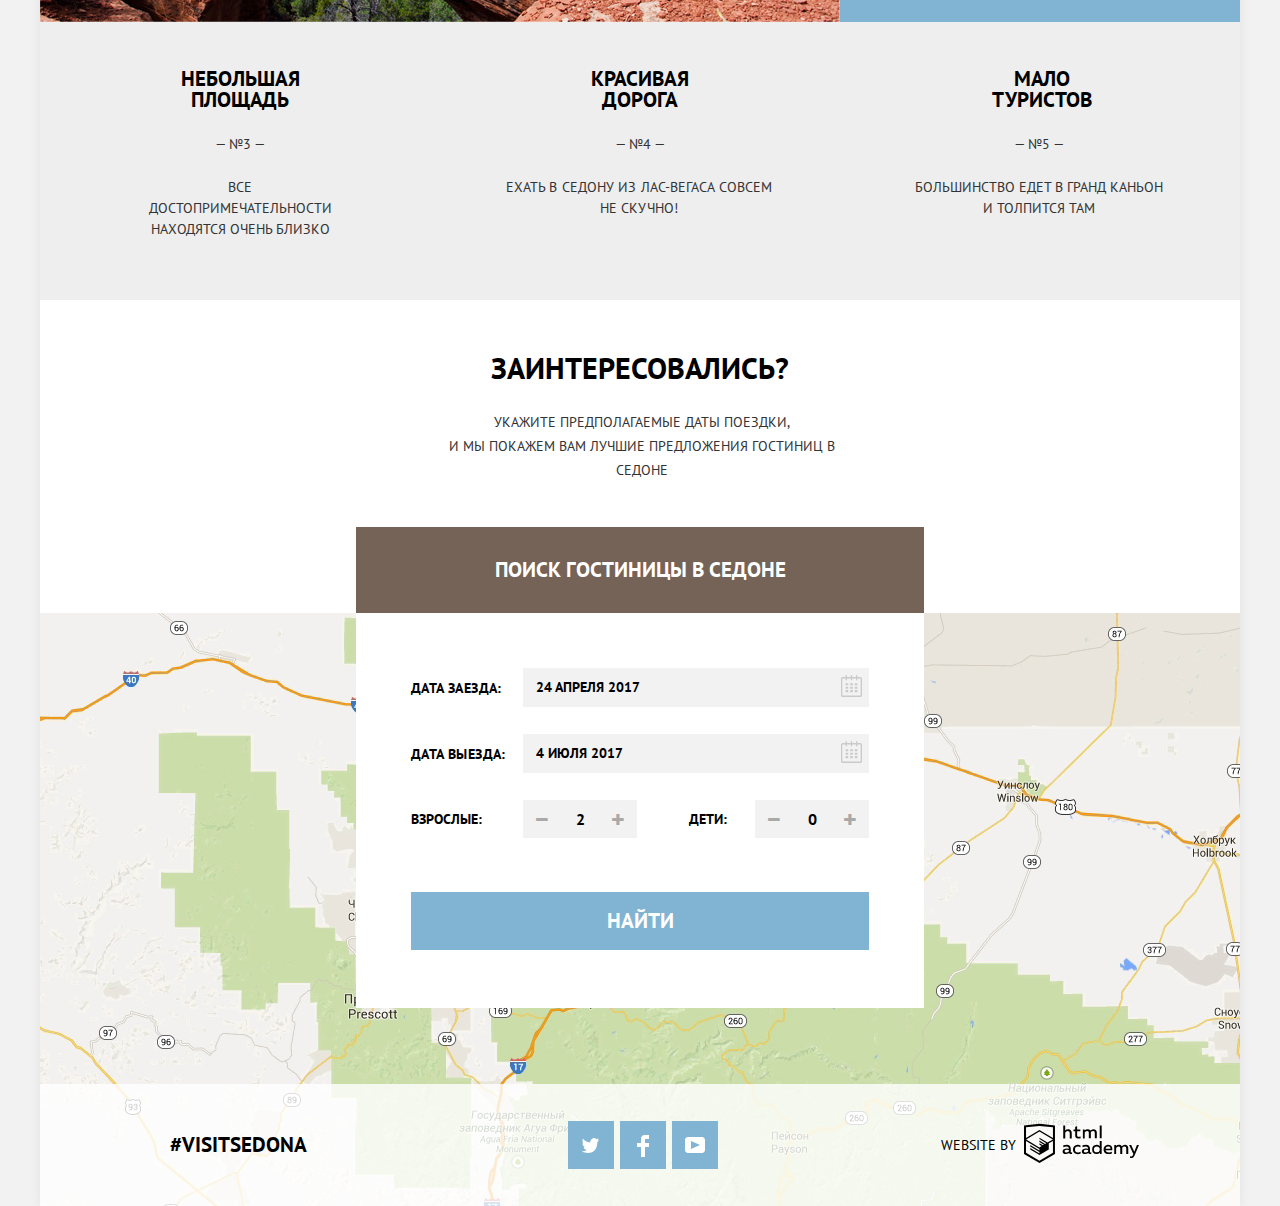
==== commit cd5ae1bd: "доработка 2-я попытка" ====
--- a/index.html
+++ b/index.html
@@ -29,14 +29,14 @@
 			<h2 class="visually-hidden">Приветствие</h2>
 			<img class= "welcome-view" src="img/welcome.jpg" width="1200" height="510" alt="Панорама">
 			<div class="welcome-first"><p class="welcome-first-text">Седона ─ небольшой городок в Аризоне, заслуживающий большего!</p></div>
-			<p class="welcome-reasons">Рассмотрим 5 причин,по которым Седона круче, чем Гранд каньон</p>
+			<p class="welcome-reasons">Рассмотрим 5 причин, по которым Седона круче, чем Гранд каньон!</p>
 		</section>
 		<section class="features">
 			<h2 class="visually-hidden">Преимущества</h2>
 			<div class="features-list">
 				<div class="features-list-details">
 					<h3>Настоящий городок</h3>
-					<p class="features-list-details-num">№1</p>
+					<p class="features-list-details-num">— №1 —</p>
 					<p class="features-list-details-one">Седона − не аттракцион для туристов, там течет своя жизнь</p>
 				</div>
 				<div class="features-list-view">
@@ -48,12 +48,12 @@
 					<img src="img/hotel.svg" width="72" height="72" alt="Жилье">
 					<h4>Жилье</h4>
 					<p>Рекомендуем пожить в настоящем мотеле, всё как в кино!</p>
-				</li>			
+				</li>
 				<li class="features-items-main-meal">
 					<img src="img/meal.svg" width="72" height="72" alt="Еда">
 					<h4>Еда</h4>
 					<p>Всегда заказывайте фирменный бургер, вы не разочаруетесь!</p>
-				</li>			
+				</li>
 				<li class="features-items-main-gift">
 					<img src="img/gifts.svg" width="72" height="72" alt="Сувениры">
 					<h4>Сувениры</h4>
@@ -66,25 +66,25 @@
 				</div>
 				<div class="features-list-details">
 					<h3>Там есть Мост дьявола</h3>
-					<p class="features-list-details-num">№2</p>
+					<p class="features-list-details-num">— №2 —</p>
 					<p class="features-list-details-two">Да, по нему можно пройти! Если конечно вы осмелитесь</p>
 				</div>
-			</div>	
+			</div>
 			<div class="features-minor">
 				<ul class="features-item">
 					<li class="features-item-sight">
 						<h3>Небольшая площадь</h3>
-						<span>№3</span>
+						<span>— №3 —</span>
 						<p>Все достопримечательности находятся очень близко</p>
 					</li>
 					<li class="features-item-fun">
 						<h3>Красивая дорога</h3>
-						<span>№4</span>
+						<span>— №4 —</span>
 						<p>Ехать в Седону из Лас-Вегаса совсем не скучно!</p>
 					</li>
 					<li class="features-item-empty">
 						<h3>Мало туристов</h3>
-						<span>№5</span>
+						<span>— №5 —</span>
 						<p>Большинство едет в гранд каньон и толпится там</p>
 					</li>
 				</ul>
@@ -94,7 +94,7 @@
 			<h2 class="visually-hidden">Бронирование отеля</h2>
 			<h3 class="booking-head"> Заинтересовались?</h3>
 			<p>Укажите предполагаемые даты поездки,<br> и мы покажем вам лучшие предложения гостиниц в седоне</p>
-			<div class="booking-search-button" > 
+			<div class="booking-search-button" >
 				<a class="booking-search" href="/search.html">Поиск гостиницы в Седоне</a>
 			</div>
 		</section>
@@ -104,14 +104,24 @@
 						<label class="booking-search-form-check-label" for="check-in">Дата заезда:</label>
 						<div class="booking-search-form-check-box">
 							<input class="booking-search-form-check-input" type="text" id="check-in" value="24 апреля 2017">
-							<button class="booking-search-form-check-button" type="button"></button>
+							<button class="booking-search-form-check-button" type="button">
+									<svg xmlns="http://www.w3.org/2000/svg" width="21" height="22" viewBox="0 0 21 22">
+										<path class="calendar-icon" d="M19.251 2.025h-2.845V.648c0-.381-.294-.689-.656-.689-.363 0-.656.308-.656.689v1.377h-3.938V.648c0-.381-.294-.689-.655-.689-.363 0-.657.308-.657.689v1.377H5.906V.648c0-.381-.294-.689-.656-.689-.363 0-.657.308-.657.689v1.377H1.75C.784 2.025 0 2.847 0 3.862v16.302C0 21.179.784 22 1.75 22h17.501c.966 0 1.749-.821 1.749-1.836V3.862c0-1.015-.783-1.837-1.749-1.837zm.437 18.139a.448.448 0 0 1-.437.459H1.75a.45.45 0 0 1-.438-.459V3.862a.45.45 0 0 1 .438-.459h2.844v1.378c0 .381.294.689.657.689.362 0 .656-.308.656-.689V3.403h3.938v1.378c0 .381.294.689.657.689.361 0 .655-.308.655-.689V3.403h3.938v1.378c0 .381.293.689.656.689.362 0 .656-.308.656-.689V3.403h2.845c.241 0 .437.206.437.459v16.302z"/>
+										<path class="calendar-icon" d="M4.594 8.225h2.625v2.066H4.594zM4.594 11.668h2.625v2.067H4.594zM4.594 15.112h2.625v2.066H4.594zM9.188 15.112h2.625v2.066H9.188zM9.188 11.668h2.625v2.067H9.188zM9.188 8.225h2.625v2.066H9.188zM13.781 15.112h2.625v2.066h-2.625zM13.781 11.668h2.625v2.067h-2.625zM13.781 8.225h2.625v2.066h-2.625z"/>
+									</svg>
+							</button>
 						</div>
 					</div>
 					<div class="booking-search-form-check">
-						<label class="booking-search-form-check-label" for="check-out">Дата отъезда:</label>
+						<label class="booking-search-form-check-label" for="check-out">Дата выезда:</label>
 						<div class="booking-search-form-check-box">
-							<input class="booking-search-form-check-input" type="text" id="check-out" value="04 июля 2017">
-							<button class="booking-search-form-check-button" type="button"></button>
+							<input class="booking-search-form-check-input" type="text" id="check-out" value="4 июля 2017">
+							<button class="booking-search-form-check-button" type="button">
+								<svg xmlns="http://www.w3.org/2000/svg" width="21" height="22" viewBox="0 0 21 22">
+									<path class="calendar-icon" d="M19.251 2.025h-2.845V.648c0-.381-.294-.689-.656-.689-.363 0-.656.308-.656.689v1.377h-3.938V.648c0-.381-.294-.689-.655-.689-.363 0-.657.308-.657.689v1.377H5.906V.648c0-.381-.294-.689-.656-.689-.363 0-.657.308-.657.689v1.377H1.75C.784 2.025 0 2.847 0 3.862v16.302C0 21.179.784 22 1.75 22h17.501c.966 0 1.749-.821 1.749-1.836V3.862c0-1.015-.783-1.837-1.749-1.837zm.437 18.139a.448.448 0 0 1-.437.459H1.75a.45.45 0 0 1-.438-.459V3.862a.45.45 0 0 1 .438-.459h2.844v1.378c0 .381.294.689.657.689.362 0 .656-.308.656-.689V3.403h3.938v1.378c0 .381.294.689.657.689.361 0 .655-.308.655-.689V3.403h3.938v1.378c0 .381.293.689.656.689.362 0 .656-.308.656-.689V3.403h2.845c.241 0 .437.206.437.459v16.302z"/>
+									<path class="calendar-icon" d="M4.594 8.225h2.625v2.066H4.594zM4.594 11.668h2.625v2.067H4.594zM4.594 15.112h2.625v2.066H4.594zM9.188 15.112h2.625v2.066H9.188zM9.188 11.668h2.625v2.067H9.188zM9.188 8.225h2.625v2.066H9.188zM13.781 15.112h2.625v2.066h-2.625zM13.781 11.668h2.625v2.067h-2.625zM13.781 8.225h2.625v2.066h-2.625z"/>
+								</svg>
+							</button>
 						</div>
 					</div>
 					<div class="booking-search-form-person">
@@ -166,7 +176,7 @@
 		<div class="main-footer-logo">
 			<span>website by</span>
 			<a class="main-footer-logo-adress" href="https://htmlacademy.ru/intensive/htmlcss">
-				<svg class="footer-logo-html-academy" id="Layer_1" data-name="Layer 1" xmlns="http://www.w3.org/2000/svg" 
+				<svg class="footer-logo-html-academy" id="Layer_1" data-name="Layer 1" xmlns="http://www.w3.org/2000/svg"
 				viewBox="0 0 108.08 36.85"><title>logo-htmlacademy-small1</title>
 				<path class="footer-logo-html-academy-fill" d="M44.61,26.88a2,2,0,0,0,.55-0.1v1.33a3.25,3.25,0,0,1-1.18.21,1.67,1.67,0,0,1-1.67-1,4.84,4.84,0,0,1-3.14,1.08c-1.51,0-2.91-.83-2.91-2.55,0-2.13,2-2.79,3.71-2.79a11.08,11.08,0,0,1,2.17.25v-0.3c0-1-.76-1.77-2.19-1.77a7.42,7.42,0,0,0-3,.64v-1.7a10.21,10.21,0,0,1,3.19-.55c2.36,0,3.81,1.12,3.81,3.65v3a0.54,0.54,0,0,0,.49.59h0.17Zm-6.44-1.13A1.35,1.35,0,0,0,39.63,27h0.11a3.39,3.39,0,0,0,2.41-1V24.58a9.72,9.72,0,0,0-1.81-.21c-1,0-2.16.33-2.16,1.38h0Zm12.36-6.11a5,5,0,0,1,2.57.64V22a4.08,4.08,0,0,0-2.3-.7,2.75,2.75,0,1,0,0,5.49,5,5,0,0,0,2.43-.64v1.71a6.27,6.27,0,0,1-2.76.57A4.21,4.21,0,0,1,46,24.51q0-.21,0-0.41a4.32,4.32,0,0,1,4.18-4.46h0.38Zm12.17,7.24a2,2,0,0,0,.55-0.1v1.33a3.25,3.25,0,0,1-1.18.21,1.67,1.67,0,0,1-1.67-1,4.84,4.84,0,0,1-3.14,1.08c-1.51,0-2.91-.83-2.91-2.55,0-2.13,2-2.79,3.71-2.79a11.08,11.08,0,0,1,2.17.25v-0.3c0-1-.76-1.77-2.19-1.77a7.42,7.42,0,0,0-3,.64v-1.7a10.21,10.21,0,0,1,3.19-.55c2.36,0,3.81,1.12,3.81,3.65v3a0.54,0.54,0,0,0,.49.59h0.17Zm-6.44-1.13A1.35,1.35,0,0,0,57.73,27h0.11a3.39,3.39,0,0,0,2.41-1V24.58a9.72,9.72,0,0,0-1.81-.21c-1.06,0-2.16.33-2.16,1.38h0ZM73,16V28.2H71.35V26.88a3.88,3.88,0,0,1-3.19,1.54,4.4,4.4,0,0,1,0-8.78,3.81,3.81,0,0,1,3,1.3V16H73Zm-4.53,5.22a2.76,2.76,0,1,0,0,5.52A2.86,2.86,0,0,0,71.15,25V23A2.91,2.91,0,0,0,68.49,21.27ZM79,19.64c3.31,0,4.46,2.68,3.92,5.09H76.7c0.21,1.5,1.67,2.11,3.19,2.11a6.11,6.11,0,0,0,2.64-.59v1.6a7.14,7.14,0,0,1-3,.57C77,28.42,74.78,27,74.78,24a4.18,4.18,0,0,1,4-4.39H79Zm0.09,1.54a2.28,2.28,0,0,0-2.44,2.1v0.06H81.3A2,2,0,0,0,79.13,21.18Zm5.73,7V19.87h1.65v1a3.81,3.81,0,0,1,2.78-1.27A2.86,2.86,0,0,1,91.89,21a4.12,4.12,0,0,1,2.91-1.33A3.06,3.06,0,0,1,98,23V28.2h-1.9V23.05a1.59,1.59,0,0,0-1.42-1.75H94.42a2.8,2.8,0,0,0-2.07,1.12V28.2h-1.9V23.05A1.59,1.59,0,0,0,89,21.31H88.8a3,3,0,0,0-2.21,1.29v5.63H84.86Zm21.31-8.33h1.9l-3.91,9.46c-0.9,2.17-2.09,2.86-3.35,2.86a4.76,4.76,0,0,1-1.1-.14V30.46a2.86,2.86,0,0,0,.85.12c0.9,0,1.58-.64,2.07-1.9l0.17-.42-4-8.4h2l2.86,6.29ZM38.73,1.46V6.22a3.81,3.81,0,0,1,2.7-1.14,3.25,3.25,0,0,1,3.44,3.4v5.15H43V8.72a1.81,1.81,0,0,0-1.61-2h-0.3a2.93,2.93,0,0,0-2.32,1.39v5.52h-1.9V1.46h1.9ZM49.94,2.31v3h3V6.91h-3v3.81c0,1.1.5,1.46,1.58,1.46a4.49,4.49,0,0,0,1.69-.33v1.6A6.8,6.8,0,0,1,51,13.8a2.55,2.55,0,0,1-2.86-2.74V6.89H46.58V5.26h1.5V2.74Zm5.4,11.31V5.28H57v1A3.81,3.81,0,0,1,59.77,5a2.86,2.86,0,0,1,2.6,1.33A4.12,4.12,0,0,1,65.28,5,3.06,3.06,0,0,1,68.44,8.4v5.21h-1.9V8.46a1.59,1.59,0,0,0-1.42-1.75H64.89a2.8,2.8,0,0,0-2.07,1.12v5.78h-1.9V8.46A1.59,1.59,0,0,0,59.5,6.71H59.27A3,3,0,0,0,57.06,8v5.63H55.34ZM71.17,1.45H73V13.6H71.17V1.45ZM14.71,0H14.55L0,1.54V28.21l14.55,8.66,14.55-8.66V1.54Zm12.5,27.1L14.55,34.64,1.9,27.12V16.18l12.59,7.5V25L5.86,19.9v1.31l8.68,5.21v1.39L5.87,22.65V24l8.68,5.21,8.75-5.24V18.31L27.2,16V27.12Zm0-12.53-3.48,2-1.6,1L14.51,13v1.31L21,18.23H21l-0.14.09-1,.54-5.37-3.2V17l4.24,2.52-1,.67-3.2-1.9v1.31l2.1,1.24L14.5,22.1,2,14.65,14.51,7.11Zm0-1.32L14.49,5.76,1.91,13.25v-10L14.56,1.92,27.21,3.25v10h0Z" transform="translate(0 -0.02)" />
 				</svg>
@@ -175,4 +185,4 @@
 	</footer>
 	<script src="js/index.js"></script>
 </body>
-</html>+</html>
--- a/css/style.css
+++ b/css/style.css
@@ -4,7 +4,7 @@
 	font-family: "PT Sans", "Arial", sans-serif;
 	font-size: 21px;
 	font-weight: bold;
-	line-height: 21px;	
+	line-height: 21px;
 	text-transform: uppercase;
 	color: #000000;
 	background-color: #ffffff;
@@ -23,19 +23,16 @@
 
 .main-navigation {
 	font-size: 14px;
-	line-height: 26px;	
-	color: #000000;
-	background-color: #ffffff;
-}
-
+	line-height: 26px;
+	color: #000000;
+	background-color: #ffffff;
+}
 
 .site-navigation {
 	display: flex;
 	box-sizing: border-box;
-	padding-left: 0px;
 	padding-left: 72px;
 	padding-right: 72px;
-
 }
 
 .site-navigation-list {
@@ -49,19 +46,17 @@
 .site-navigation li:nth-child(2) {
 	text-align: left;
 	margin-left: 0;
-
 }
 
 .site-navigation li:nth-child(3) {
 	text-align: right;
-	margin-left: 91px;
+	margin-left: 95px;
+	letter-spacing: 0.3px;
 }
 
 .site-navigation li:nth-child(4) {
 	text-align: right;
 }
-
-
 
 .site-navigation-item:hover {
 	color: #81b3d2;
@@ -86,17 +81,18 @@
 
 .welcome {
 	font-size: 21px;
-	line-height: 26px;	
-	color: #000000;
-	background-image: url(img/welcome.png);
-	background-image: url(img/background-photo.jpg);
+	line-height: 26px;
+	color: #000000;
+	/*
+	background-image: url("../img/welcome.png");
+	background-image: url("../img/background-photo.jpg");
+	*/
 	background-position: top center;
-	background-color: #5c5b61;
 }
 
 .welcome {
 	font-size: 21px;
-	line-height: 26px;	
+	line-height: 26px;
 	color: #000000;
 	text-align: center;
 	background-color: #ffffff;
@@ -104,11 +100,12 @@
 
 .welcome-reasons {
 	font-size: 14px;
-	line-height: 26px;	
+	line-height: 26px;
 	font-weight: normal;
 	color: #333333;
 	text-align: center;
-	background-color: #ffffff
+	background-color: #ffffff;
+	letter-spacing: 0.1px;
 }
 
 .visually-hidden {
@@ -117,8 +114,8 @@
 	clip: rect(1px, 1px, 1px, 1px);
 	padding:0;
 	border:0;
-	height: 1px; 
-	width: 1px; 
+	height: 1px;
+	width: 1px;
 	overflow: hidden;
 }
 
@@ -146,7 +143,7 @@
 
 .features-list-details {
 	text-align: center;
-	background-color: #81b3d2;	
+	background-color: #81b3d2;
 }
 
 .features-list-details h3 {
@@ -155,7 +152,7 @@
 	color: #ffffff;
 	background-color: #81b3d2;
 	width: 151px;
-	margin-top: 46px;
+	margin-top: 48px;
 	margin-left: 124px;
 }
 
@@ -164,7 +161,7 @@
 	line-height: 21px;
 	font-weight: normal;
 	color: #ffffff;
-	margin:0;	
+	margin:0;
 	background-color: #81b3d2;
 }
 
@@ -173,7 +170,7 @@
 	line-height: 21px;
 	font-weight: normal;
 	color: #ffffff;
-	background-color: #81b3d2
+	background-color: #81b3d2;
 }
 
 .features-list-details-one {
@@ -190,7 +187,7 @@
 	color: #000000;
 	background-color: #ffffff;
 	margin: 0px;
-	text-align: center;	
+	text-align: center;
 }
 
 .features-items-main ul {
@@ -255,6 +252,15 @@
 	background-color: #eeeeee;
 }
 
+.features-item-fun span {
+	margin-left: 23px;
+}
+
+.features-item-fun p {
+	margin-left: 22px;
+	margin-right: 0px;
+	letter-spacing: 0.1px;
+}
 /* стилизация формы поиска отеля */
 
 .features {
@@ -265,13 +271,13 @@
 .booking {
 	font-size: 30px;
 	line-height: 36px;
-	color: #000000;	
+	color: #000000;
 	background-color: #ffffff;
 	text-align: center;
 	position: relative;
 	padding-top: 50px;
 	z-index: 1;
-}	
+}
 
 .booking-head {
 	font-size: 30px;
@@ -290,7 +296,7 @@
 	margin-bottom: 45px;
 	margin-left: 382px;
 	width: 440px;
-}				
+}
 
 .booking-search-button a {
 	font-size: 21px;
@@ -326,7 +332,7 @@
 	padding:55px 55px;
 	width: 568px;
 	height: 395px;
-	background-color: #ffffff;	
+	background-color: #ffffff;
 }
 
 .booking-search-form {
@@ -336,6 +342,9 @@
 	background-color: #ffffff;
 }
 
+.booking-search-form-check-label {
+	letter-spacing: 0.4px;
+}
 .booking-search-form-check-box {
 	display: flex;
 	box-sizing: border-box;
@@ -370,22 +379,22 @@
 }
 
 .booking-search-form-check-button {
-  background-image: url("..//img/calendar.png");
-  background-position: center;
-  background-repeat: no-repeat;
-  background-color: #f2f2f2;
-  border: 1px #f2f2f2;
-  outline: none;
-  padding: 0;
-  width: 36px;
-}
-
-.booking-search-form-check-button:hover {
-	background-image: url("..//img/calendar-hover.png");
-}
-
-.booking-search-form-check-button:active {
-	background-image: url("..//img/calendar-focus.png");
+	background-color: #f2f2f2;
+	border: 1px #f2f2f2;
+	outline: none;
+	padding: 0;
+	width: 36px;
+}
+
+.booking-search-form-check-button .calendar-icon {
+	fill: #cacaca;
+}
+.booking-search-form-check-button:hover .calendar-icon {
+	fill: #000000;
+}
+
+.booking-search-form-check-button:active .calendar-icon {
+	fill: #81b3d2;
 }
 
 .booking-search-form-person-input {
@@ -394,13 +403,13 @@
 	width: 38px;
 	height: 38px;
 	text-align: center;
-	padding: 0;	
+	padding: 0;
 	font-size: 16px;
 	color: #000000;
 	font-weight: bold;
 }
 
-.booking-search-form-person-button { 
+.booking-search-form-person-button {
 	background-color: #f2f2f2;
 	border: 1px #f2f2f2;
 	width: 38px;
@@ -414,11 +423,12 @@
 
 .booking-search-form-person-button:hover {
 	cursor: pointer;
-	color: #81b3d2;
-}
+	color: #000000;
+}
+
 .booking-search-form-person-button:active {
 	cursor: pointer;
-	color: #000000;
+	color: #81b3d2;
 }
 
 .booking-search-form-button {
@@ -432,7 +442,7 @@
 	height: 58px;
 	border: none;
 	background-color: #81b3d2;
-}	
+}
 
 .booking-search-form-button:hover {
 	background-color: #669ec0;
@@ -459,11 +469,11 @@
 .main-footer ul {
 	list-style:none;
 }
-	
+
 .main-footer-inner ul {
 	list-style:none;
 }
-	
+
 .footer-social-button {
 	width: 46px;
 	height: 34px;
@@ -474,7 +484,7 @@
 	padding-top: 14px;
 	margin-left: 3px;
 	margin-right: 3px;
-}	
+}
 
 .footer-social-button:hover {
 	background-color: #669ec0;
@@ -489,26 +499,22 @@
 	opacity: 0.3;
 }
 
-.footer-sotial-path:active {
-
-}
-
 .main-footer span {
 	font-size: 14px;
 	line-height: 26px;
 	font-weight: normal;
-}	
+}
 
 .main-footer-inner span {
 	font-size: 14px;
 	line-height: 26px;
 	font-weight: normal;
-}	
+}
 
 .footer-logo-html-academy {
 	width:115px;
 	height:41px;
-	color: #000000;	
+	color: #000000;
 	margin-left: 8px;
 	margin-right: 14px;
 }
@@ -516,6 +522,7 @@
 .footer-logo-html-academy:hover .footer-logo-html-academy-fill {
 	fill: #81b3d2;
 }
+
 .footer-logo-html-academy:active .footer-logo-html-academy-fill{
 	fill: #ebebeb;
 }
@@ -527,26 +534,26 @@
 	padding-right:74px;
 }
 
-.hotels-list {	
+.hotels-list {
 	background-color: #ffffff;
 	padding-left: 0;
 	margin: 0;
-}		
+}
 
 .hotels-list-item-details {
 	text-decoration: none;
 	font-size: 14px;
 	line-height: 21px;
-	color: #ffffff;	
+	color: #ffffff;
 	background-color: #81b3d2;
 	width: 110px;
 	padding: 5px 16px 5px 16px;
-}		
+}
 
 .hotels-list-item-details:hover {
 	color:#ffffff;
 	background-color: #669ec0;
-}																																							
+}
 
 .hotels-list-item-details:active {
 	color:rgba(255, 255, 255, 0.3);
@@ -558,15 +565,15 @@
 	font-size: 14px;
 	line-height: 21px;
 	color: #ffffff;
-	background-color: #766357; 
+	background-color: #766357;
 	width: 140px;
 	padding: 5px 16px 5px 16px;
-}	
+}
 
 .hotels-list-item-booking:hover {
 	color:#ffffff;
 	background-color: #604e43;
-}																																							
+}
 
 .hotels-list-item-booking:active {
 	color:rgba(255, 255, 255, 0.3);
@@ -578,9 +585,9 @@
 	line-height: 26px;
 	color: #000000;
 	margin: 0;
-	padding-left: 40px;	
-	background-color: #ffffff;
-}	
+	padding-left: 40px;
+	background-color: #ffffff;
+}
 
 .hotels-sort-list-item {
 	font-size: 12px;
@@ -588,26 +595,27 @@
 	font-weight: normal;
 	color: #cacaca;
 	border-bottom: 1px dotted #81b3d2;
-	margin-left: 34px;	
-	background-color: #ffffff;
-}	
-	
+	margin-left: 34px;
+	background-color: #ffffff;
+}
+
 .hotels-sort-list-item:hover {
 	color: #81b3d2;
-}		
+}
+
 .hotels-sort-list-item:active {
 	color: #000000;
 	text-decoration: none;
 	border-bottom-color: transparent;
-}	
-	
+}
+
 .hotels-list h3 {
 	font-size: 21px;
 	line-height: 26px;
 	color: #000000;
 	background-color: #ffffff;
 	margin-bottom: 10px;
-}	
+}
 
 .hotels-list-item-hotel {
 	font-size: 21px;
@@ -637,16 +645,16 @@
 
 .hotels-list p {
 	margin-top: 0;
-	margin-bottom: 18px;
+	margin-bottom: 27px;
 }
 
 .hotels-list {
 	font-size: 14px;
 	line-height: 21px;
 	font-weight: normal;
-	color: #333333;	
-	background-color: #ffffff;
-}	
+	color: #333333;
+	background-color: #ffffff;
+}
 
 .hotels-list-item-star {
 	list-style:none;
@@ -656,7 +664,7 @@
 	font-size: 14px;
 	line-height: 21px;
 	font-weight: normal;
-	color: #666666;	
+	color: #666666;
 	background-color: #f2f2f2;
 	margin: 46px 0 0 0;
 	padding: 6px 12px 6px 15px;
@@ -672,20 +680,16 @@
 	width: 100%;
 	box-sizing: border-box;
 	justify-content: center;
-	background-color: #ffffff;	
-}
-
-
+	background-color: #ffffff;
+}
 
 .main-header-logo {
 	position: absolute;
 	padding:0px;
 	top: 0px;
-	left: 50%;	
+	left: 50%;
 	transform: translateX(-50%);
 }
-
-
 
 .welcome-first {
 	position: relative;
@@ -705,7 +709,7 @@
 .welcome-first::before {
 	content:"";
 	position: absolute;
-	top: -115px;
+	top: -117px;
 	left: 0;
 	width: 100%;
 	height: 60px;
@@ -731,12 +735,12 @@
 	box-sizing: border-box;
 	margin:0;
 	width: 400px;
-	flex-direction: column;	
+	flex-direction: column;
 }
 
 .features-items-main {
 	display: flex;
-	justify-content: space-between;	
+	justify-content: space-between;
 }
 
 .features-second {
@@ -756,16 +760,16 @@
 	flex-basis: 400px;
 	margin:0;
 	align-items: flex-start;
-	padding-left: 71px;
-	padding-right: 61px;
-	padding-top: 60px;
+	padding-left: 68px;
+	padding-right: 62px;
+	padding-top: 58px;
 	padding-bottom: 68px;
 }
 
 .features-item {
 	display: flex;
 	justify-content: space-between;
-	padding-left: 96px;
+	padding-left: 74px;
 	padding-right: 74px;
 	margin: 0;
 	padding-top: 46px;
@@ -775,6 +779,7 @@
 .features-item-sight {
 	width: 208px;
 	text-align: center;
+	margin-left: 22px;
 }
 
 .features-item-sight h3{
@@ -782,14 +787,14 @@
 }
 
 .features-item-fun {
-	width: 262px;
+	width: 290px;
 	text-align: center;
 }
 
 .features-item-fun h3 {
 	width: 100px;
 	margin-top: 0;
-	margin-left: 90px;
+	margin-left: 107px;
 }
 
 .features-item-empty {
@@ -800,34 +805,34 @@
 	margin-top: 0;
 	width: 100px;
 	margin-left: 80px;
-}	
-		
+}
+
 .booking-form {
 	display: flex;
 	box-sizing: border-box;
 	width: 568px;
 	flex-direction: column;
 	position: absolute;
-	left: 50%;	
+	left: 50%;
 	transform: translateX(-50%);
 	transition-property: opacity, transform;
 	transition-duration: 1000ms;
 }
 
 .booking-form--hidden {
-    opacity:0;	
-    transform: translate(-50%, -100%);
+	opacity:0;
+	transform: translate(-50%, -100%);
 }
 
 .booking-form--showed {
- opacity:1;	
- transform: translate(-50%, 0);
+	opacity:1;
+	transform: translate(-50%, 0);
 }
 
 .booking-form--nojs {
 	opacity: 1;
 	transform: translate(-50%, 0);
-	transition: none; 
+	transition: none;
 }
 
 .booking-search-form-check {
@@ -844,7 +849,7 @@
 	box-sizing: border-box;
 	justify-content: space-between;
 	margin: 0 auto;
-	margin-bottom: 54px;	
+	margin-bottom: 54px;
 }
 
 .booking-search-form-person-adalt {
@@ -871,8 +876,9 @@
 
 .maps {
 	height: 593px;
-	background-image: url(..//img/map.jpg);	
-}
+	background-image: url(..//img/map.jpg);
+}
+
 body {
 	position: relative;
 }
@@ -909,7 +915,7 @@
 .main-footer-text{
 	width: 240px;
 	text-align: center;
-	margin-left: 5px;
+	padding-left: 5px;
 }
 
 .footer-sotial-list {
@@ -919,7 +925,7 @@
 	margin: 0;
 	align-items: center;
 	justify-content: center;
-	width: 240px;	
+	width: 240px;
 }
 
 .main-footer-logo {
@@ -936,7 +942,7 @@
 .hotels-sort {
 	display: flex;
 	box-sizing: border-box;
-	padding: 30px;
+	padding: 31px;
 }
 
 .hotels-sort-list {
@@ -959,7 +965,7 @@
 
 .hotels-sort-list-arrows {
 	display: flex;
-    box-sizing: border-box;
+	box-sizing: border-box;
 	justify-content: space-between;
 	list-style: none;
 	width: 36px;
@@ -975,9 +981,11 @@
 	fill: #000000;
 	cursor: pointer;
 }
+
 .hotels-sort-list-arrows-fill:focus .hotels-sort-list-arrows-fill-up {
 	fill: #81b3d2;
 }
+
 .hotels-sort-list-arrows-fill:active .hotels-sort-list-arrows-fill-up {
 	fill: #81b3d2;
 }
@@ -985,11 +993,11 @@
 .hotels-list-item {
 	display: flex;
 	box-sizing: border-box;
-	border-bottom: 3px solid #f2f2f2;
+	border-bottom: 1px solid #f2f2f2;
 }
 
 .hotels-list-item-view {
-    padding-top: 30px;
+	padding-top: 30px;
 }
 
 .hotels-list-item-name {
@@ -997,7 +1005,7 @@
 	margin-right: 517px;
 	margin-left: 30px;
 	margin-bottom: 30px;
-	margin-top: 26px;	
+	margin-top: 23px;
 }
 
 .hotels-list-item-name-button {
@@ -1014,8 +1022,7 @@
 .hotels-list-item-stars {
 	text-align: right;
 	padding-left: 0;
-	padding-right: 3px;
-	margin-top: 27px;
+	margin-top: 25px;
 	margin-bottom: 44px;
 }
 
@@ -1029,6 +1036,7 @@
 	vertical-align: middle;
 	width: 17px;
 	height: 17px;
+	margin-left: 3px;
 }
 
 .filtres {
@@ -1037,7 +1045,7 @@
 	background-position: 0 center;
 }
 
-.filtres-form {	
+.filtres-form {
 	font-size: 14px;
 	line-height: 21px;
 	font-weight: normal;
@@ -1049,7 +1057,7 @@
 
 .filtres-form h3 {
 	font-size: 16px;
-	line-height: 21px;	
+	line-height: 21px;
 	color: #ffffff;
 	margin-bottom: 23px;
 	margin-top: 0;
@@ -1095,7 +1103,7 @@
 	top: -4px;
 	left: -43px;
 	width: 30px;
-	height: 30px;	
+	height: 30px;
 }
 
 .filtres-form-checkbox-list-item input+label::before {
@@ -1103,12 +1111,12 @@
 }
 
 .filtres-form-checkbox-list-item input:not(:checked)+label::before {
-	background-image: url("../img/checkbox-off.png");
+	background-image: url("../img/checkbox-off.svg");
 }
 
 .filtres-form-checkbox-list-item input:checked+label::before {
-	background-image: url("../img/checkbox-on.png");
-	background-position: 3px center;	
+	background-image: url("../img/checkbox-on.svg");
+	background-position: 4px center;
 }
 
 .filtres-form-checkbox-list-item input:disabled+label::before {
@@ -1143,7 +1151,7 @@
 
 .price-controls::after {
 	content:"";
-	position: absolute;	
+	position: absolute;
 	width: 2px;
 	height: 22px;
 	background: #ffffff;
@@ -1164,7 +1172,7 @@
 	width: 90px;
 	padding-left: 63px;
 }
- 
+
 .price-controls .max-price {
 	width: 90px;
 	padding-left: 56px;
@@ -1185,7 +1193,7 @@
 }
 
 .range-controls .scale {
-	height: 2px;	
+	height: 2px;
 	background: rgba(255, 255, 255, 0.3);
 }
 
@@ -1200,7 +1208,7 @@
 
 .range-toggle {
 	position: absolute;
-	top: -9px;	
+	top: -9px;
 	width: 4px;
 	height: 4px;
 	background: #ababab;
@@ -1238,6 +1246,6 @@
 }
 
 .btn-transparent:hover {
-	color: #000000;	
+	color: #000000;
 	background: #ffffff;
-}+}
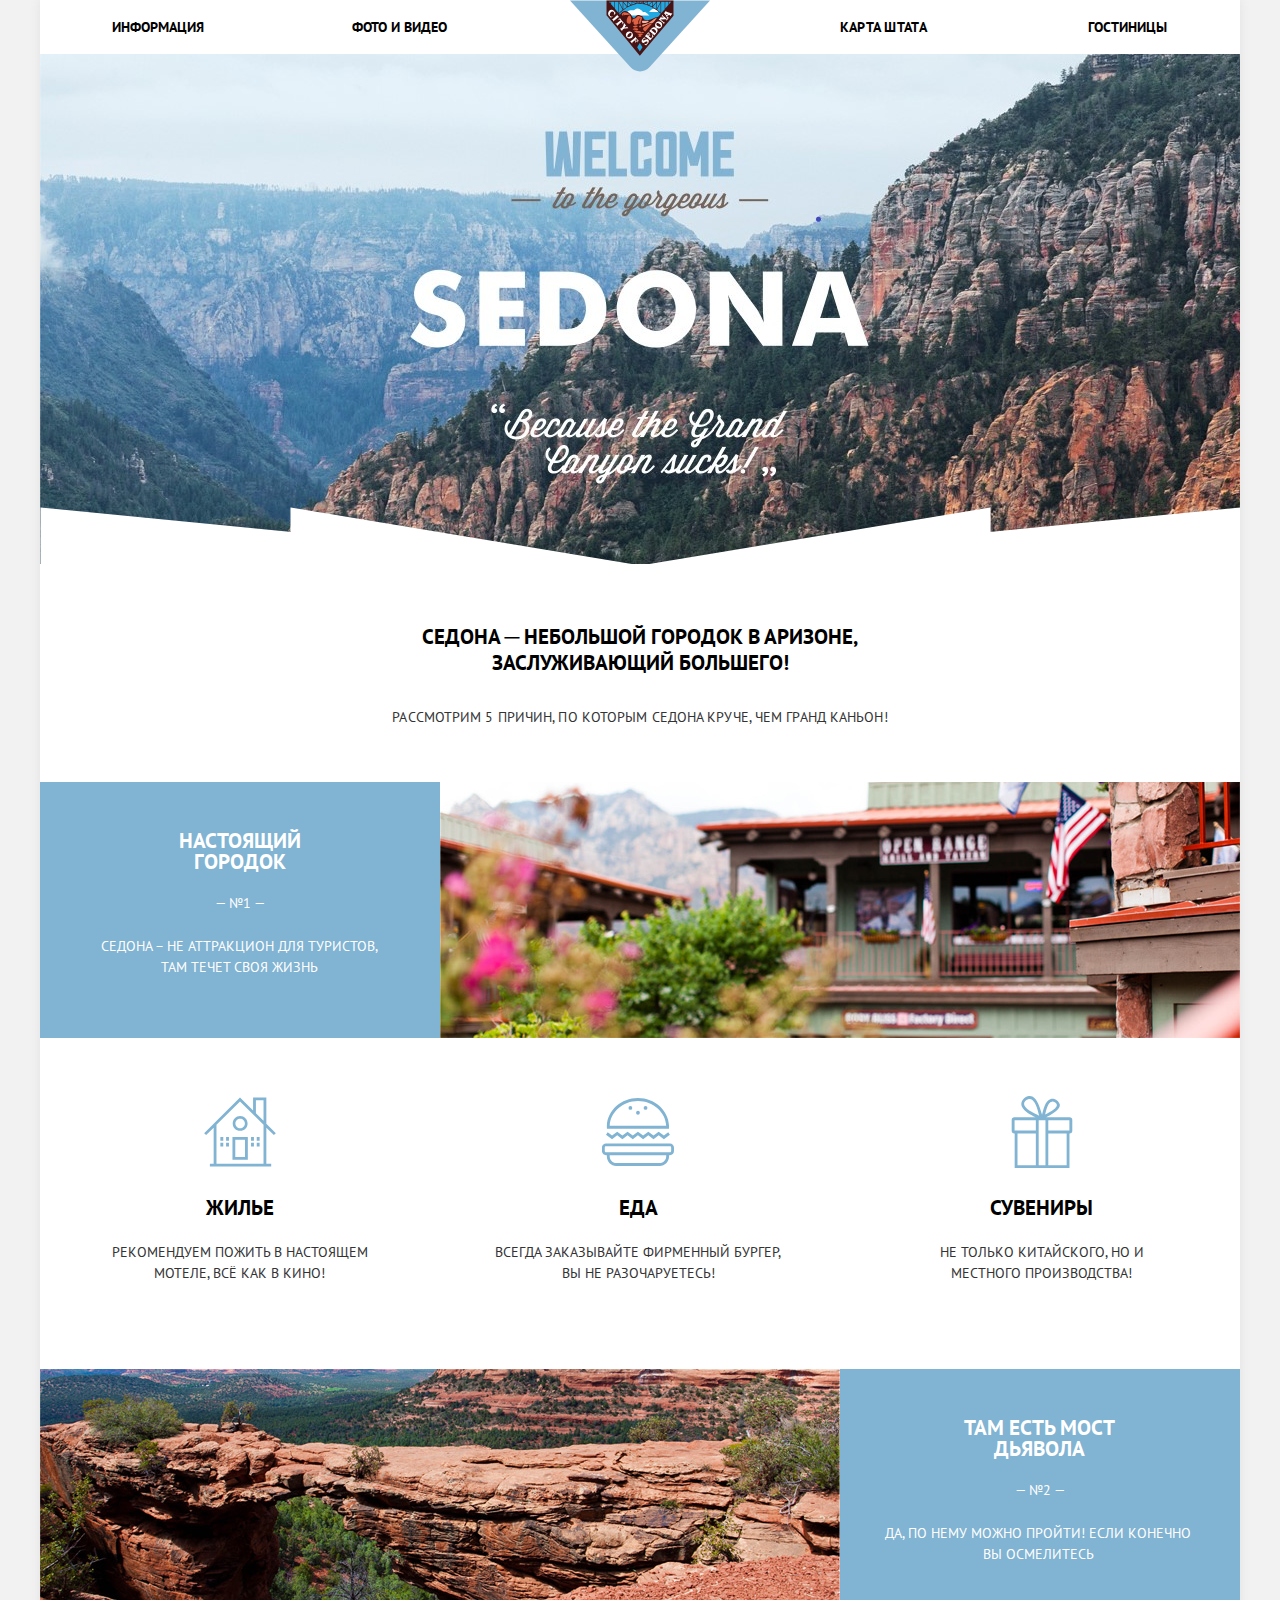
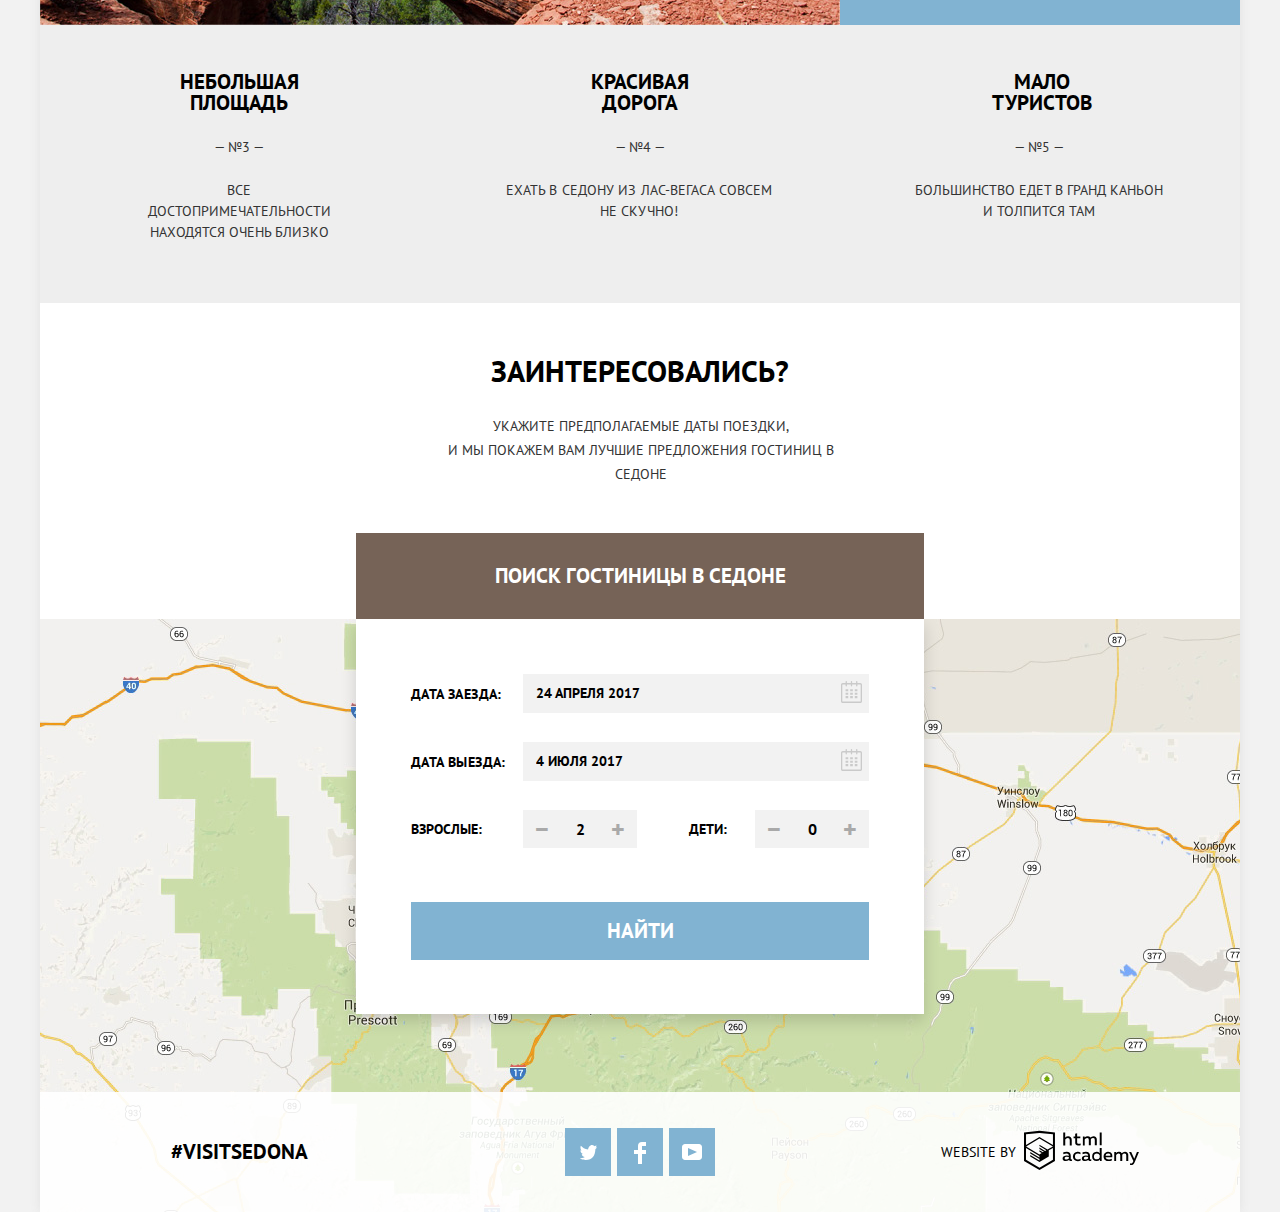
==== commit 922635e8: "final pixsel perfect" ====
--- a/index.html
+++ b/index.html
@@ -9,7 +9,7 @@
 	<link href="css/style.css" rel="stylesheet" type="text/css">
 	<title>HTML Academy: Седона</title>
 </head>
-<body>
+<body class="index-page">
 	<header class="main-header">
 		<nav class="main-navigation">
 			<a class="main-header-logo" href="index.html">
--- a/css/style.css
+++ b/css/style.css
@@ -1,5 +1,5 @@
 ﻿body {
-	margin:0 auto;
+	margin: 0 auto;
 	padding: 0;
 	font-family: "PT Sans", "Arial", sans-serif;
 	font-size: 21px;
@@ -58,25 +58,27 @@
 	text-align: right;
 }
 
-.site-navigation-item:hover {
-	color: #81b3d2;
-}
-
-.site-navigation-item:focus {
-	color: rgba(0, 0, 0, 0.3);
-}
-
-.site-navigation-item:active {
-	color: #766357;
-}
-
 .site-navigation {
 	list-style:none;
 	width: 1200px;
 }
 
-.site-navigation a {
-	color: #000000;
+.site-navigation-item {
+	color: #000000;
+}
+
+.site-navigation-item:hover,
+.site-navigation-item:focus {
+	color: #81b3d2;
+}
+
+.site-navigation-item:active {
+	color: rgba(0, 0, 0, 0.3);
+}
+
+.site-navigation-item--active {
+	pointer-events: none;
+	color: #766357;
 }
 
 .welcome {
@@ -292,9 +294,9 @@
 	font-weight: normal;
 	color: #333333;
 	background-color: #ffffff;
-	margin-top: 24px;
-	margin-bottom: 45px;
-	margin-left: 382px;
+	margin-top: 25px;
+	margin-bottom: 47px;
+	margin-left: 381px;
 	width: 440px;
 }
 
@@ -482,8 +484,8 @@
 	vertical-align: middle;
 	text-align: center;
 	padding-top: 14px;
-	margin-left: 3px;
-	margin-right: 3px;
+	margin-left: 0px;
+	margin-right: 6px;
 }
 
 .footer-social-button:hover {
@@ -523,16 +525,11 @@
 	fill: #81b3d2;
 }
 
-.footer-logo-html-academy:active .footer-logo-html-academy-fill{
+.footer-logo-html-academy:active .footer-logo-html-academy-fill {
 	fill: #ebebeb;
 }
 
 /*стилизация страницы с отелями*/
-
-.hotels {
-	padding-left:74px;
-	padding-right:74px;
-}
 
 .hotels-list {
 	background-color: #ffffff;
@@ -605,6 +602,12 @@
 
 .hotels-sort-list-item:active {
 	color: #000000;
+	text-decoration: none;
+	border-bottom-color: transparent;
+}
+
+.hotels-sort-list-item--active {
+	color: #81b3d2;
 	text-decoration: none;
 	border-bottom-color: transparent;
 }
@@ -667,7 +670,7 @@
 	color: #666666;
 	background-color: #f2f2f2;
 	margin: 46px 0 0 0;
-	padding: 6px 12px 6px 15px;
+	padding: 4px 12px 4px 15px;
 }
 
 /*--------------сеточные стили----------------------------*/
@@ -763,7 +766,7 @@
 	padding-left: 68px;
 	padding-right: 62px;
 	padding-top: 58px;
-	padding-bottom: 68px;
+	padding-bottom: 71px;
 }
 
 .features-item {
@@ -777,12 +780,12 @@
 }
 
 .features-item-sight {
-	width: 208px;
-	text-align: center;
-	margin-left: 22px;
-}
-
-.features-item-sight h3{
+	width: 210px;
+	text-align: center;
+	margin-left: 20px;
+}
+
+.features-item-sight h3 {
 	margin-top: 0;
 }
 
@@ -817,6 +820,9 @@
 	transform: translateX(-50%);
 	transition-property: opacity, transform;
 	transition-duration: 1000ms;
+	width: 568px;
+	height: 395px;
+	box-shadow: 0px 7px 15px 0 rgba(0, 1, 1, 0.15);
 }
 
 .booking-form--hidden {
@@ -840,7 +846,7 @@
 	box-sizing: border-box;
 	justify-content: space-between;
 	margin: 0 auto;
-	margin-bottom: 27px;
+	margin-bottom: 29px;
 	align-items: center;
 }
 
@@ -860,7 +866,7 @@
 	align-items: center;
 }
 
-.booking-search-form-person-kids{
+.booking-search-form-person-kids {
 	display: flex;
 	box-sizing: border-box;
 	justify-content: space-between;
@@ -876,10 +882,11 @@
 
 .maps {
 	height: 593px;
-	background-image: url(..//img/map.jpg);
-}
-
-body {
+	background-image: url("..//img/map.jpg");
+	background-color: #ebebeb
+}
+
+.index-page {
 	position: relative;
 }
 
@@ -889,10 +896,10 @@
 	justify-content: space-between;
 	padding-right: 73px;
 	padding-left: 73px;
-	padding-top: 27px;
-	padding-bottom: 27px;
+	padding-top: 26px;
+	padding-bottom: 26px;
 	align-items: center;
-	background-color: rgba(255,255,255,0.8);
+	background-color: rgba(255,255,255,0.9);
 	position: absolute;
 	bottom: 0;
 	left: 0;
@@ -912,10 +919,10 @@
 	width: 100%;
 }
 
-.main-footer-text{
+.main-footer-text {
 	width: 240px;
 	text-align: center;
-	padding-left: 5px;
+	padding-left: 6px;
 }
 
 .footer-sotial-list {
@@ -943,6 +950,7 @@
 	display: flex;
 	box-sizing: border-box;
 	padding: 31px;
+	border-bottom: 1px solid #f2f2f2;
 }
 
 .hotels-sort-list {
@@ -950,7 +958,7 @@
 	box-sizing: border-box;
 	width: 906px;
 	list-style: none;
-	padding-left:50px;
+	padding-left: 50px;
 	align-items: center;
 	margin: 0;
 }
@@ -973,7 +981,7 @@
 	margin: 0;
 }
 
-.hotels-sort-list-arrows-fill .hotels-sort-list-arrows-fill-up {
+.hotels-sort-list-arrows-fill-up {
 	fill: #cacaca;
 }
 
@@ -990,22 +998,28 @@
 	fill: #81b3d2;
 }
 
+.hotels-sort-list-arrows-fill-up--active {
+	fill: #81b3d2;
+}
+
 .hotels-list-item {
 	display: flex;
 	box-sizing: border-box;
 	border-bottom: 1px solid #f2f2f2;
+	padding-left: 74px;
+    padding-right: 74px;
 }
 
 .hotels-list-item-view {
-	padding-top: 30px;
+	padding-top: 28px;
 }
 
 .hotels-list-item-name {
 	width: 260px;
-	margin-right: 517px;
-	margin-left: 30px;
-	margin-bottom: 30px;
-	margin-top: 23px;
+	margin-right: 518px;
+	margin-left: 29px;
+	margin-bottom: 35px;
+	margin-top: 22px;
 }
 
 .hotels-list-item-name-button {
